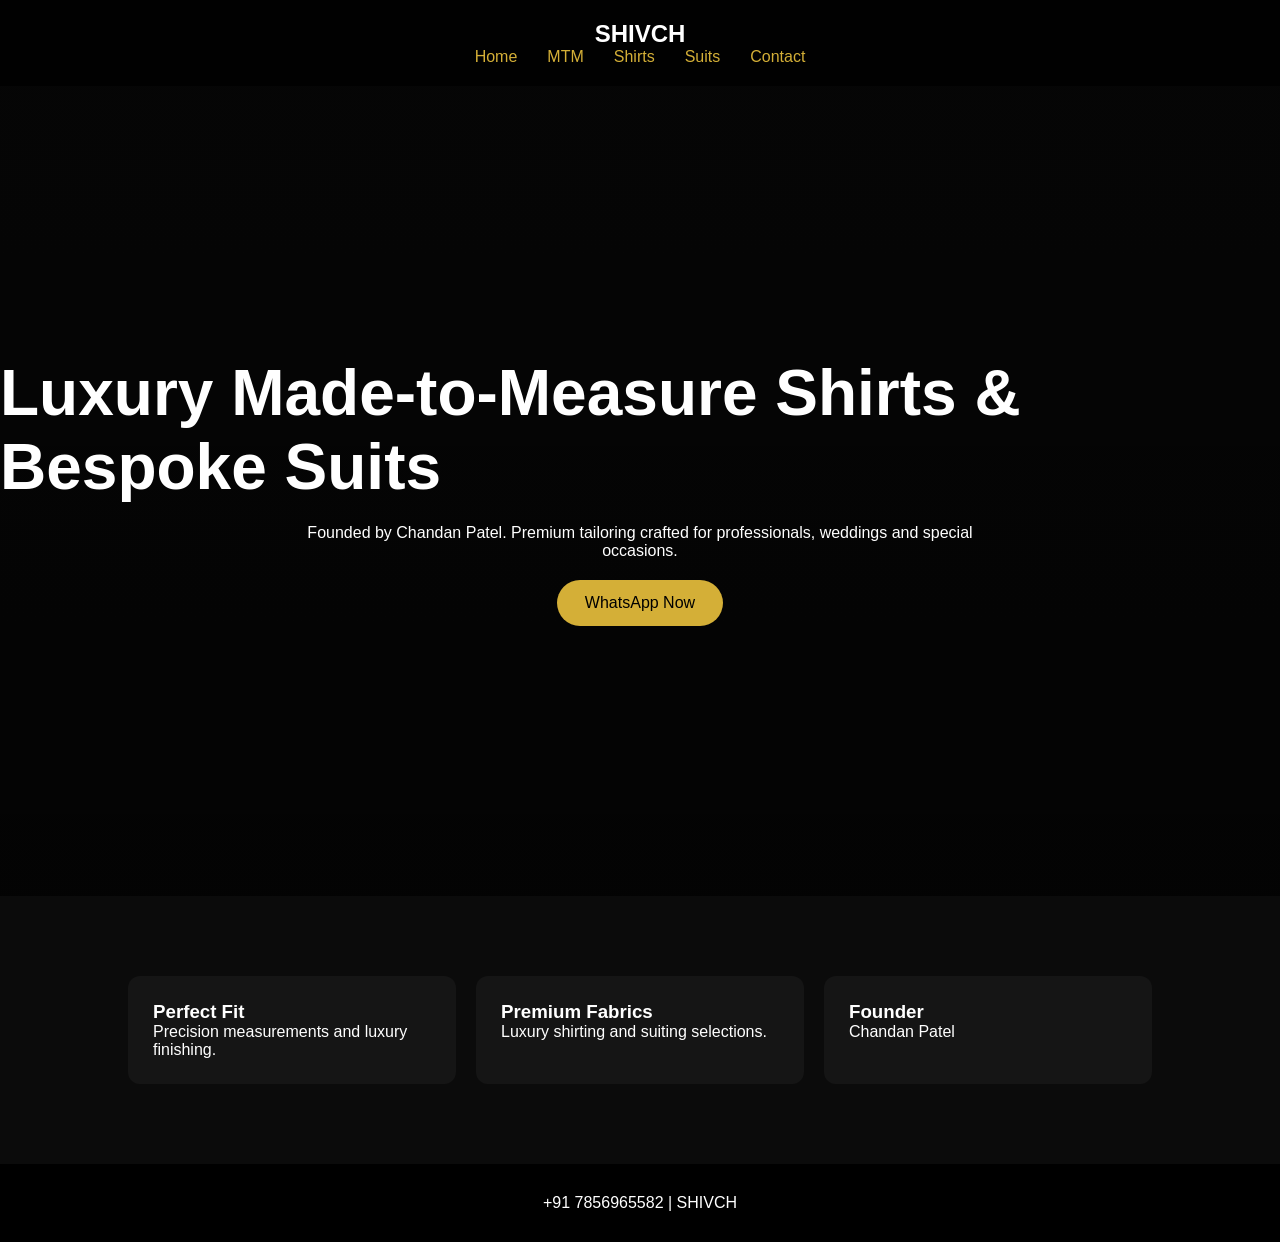
==== index.html @ a786e441 "Add files via upload" ====
<html><head><title>SHIVCH</title><link rel='stylesheet' href='style.css'></head>
    <body>
    <header><h2>SHIVCH</h2><nav><a href="index.html">Home</a><a href="mtm.html">MTM</a><a href="shirts.html">Shirts</a><a href="suits.html">Suits</a><a href="contact.html">Contact</a></nav></header>
    <section class='hero'>
      <h1>Luxury Made-to-Measure Shirts & Bespoke Suits</h1>
      <p>Founded by Chandan Patel. Premium tailoring crafted for professionals, weddings and special occasions.</p>
      <a class='btn' href='https://wa.me/917856965582'>WhatsApp Now</a>
    </section>
    <section class='section'>
      <div class='cards'>
        <div class='card'><h3>Perfect Fit</h3><p>Precision measurements and luxury finishing.</p></div>
        <div class='card'><h3>Premium Fabrics</h3><p>Luxury shirting and suiting selections.</p></div>
        <div class='card'><h3>Founder</h3><p>Chandan Patel</p></div>
      </div>
      
    </section>
    <footer>+91 7856965582 | SHIVCH</footer>
    </body></html>
---- style.css ----
*{margin:0;padding:0;box-sizing:border-box}
body{font-family:Segoe UI,sans-serif;background:#0b0b0b;color:#fff}
header{position:sticky;top:0;background:rgba(0,0,0,.9);padding:20px;text-align:center}
nav a{color:#d4af37;text-decoration:none;margin:0 15px}
.hero{height:90vh;display:flex;flex-direction:column;justify-content:center;align-items:center;
background:linear-gradient(rgba(0,0,0,.5),rgba(0,0,0,.7));
animation:fadeIn 2s ease}
.hero h1{font-size:4rem}
.hero p{max-width:700px;text-align:center;margin:20px}
.btn{background:#d4af37;color:#000;padding:14px 28px;text-decoration:none;border-radius:30px}
.section{padding:80px 10%}
.cards{display:grid;grid-template-columns:repeat(auto-fit,minmax(250px,1fr));gap:20px}
.card{background:#151515;padding:25px;border-radius:12px;transition:.3s}
.card:hover{transform:translateY(-8px)}
footer{text-align:center;padding:30px;background:#000}
@keyframes fadeIn{from{opacity:0;transform:translateY(30px)}to{opacity:1;transform:none}}
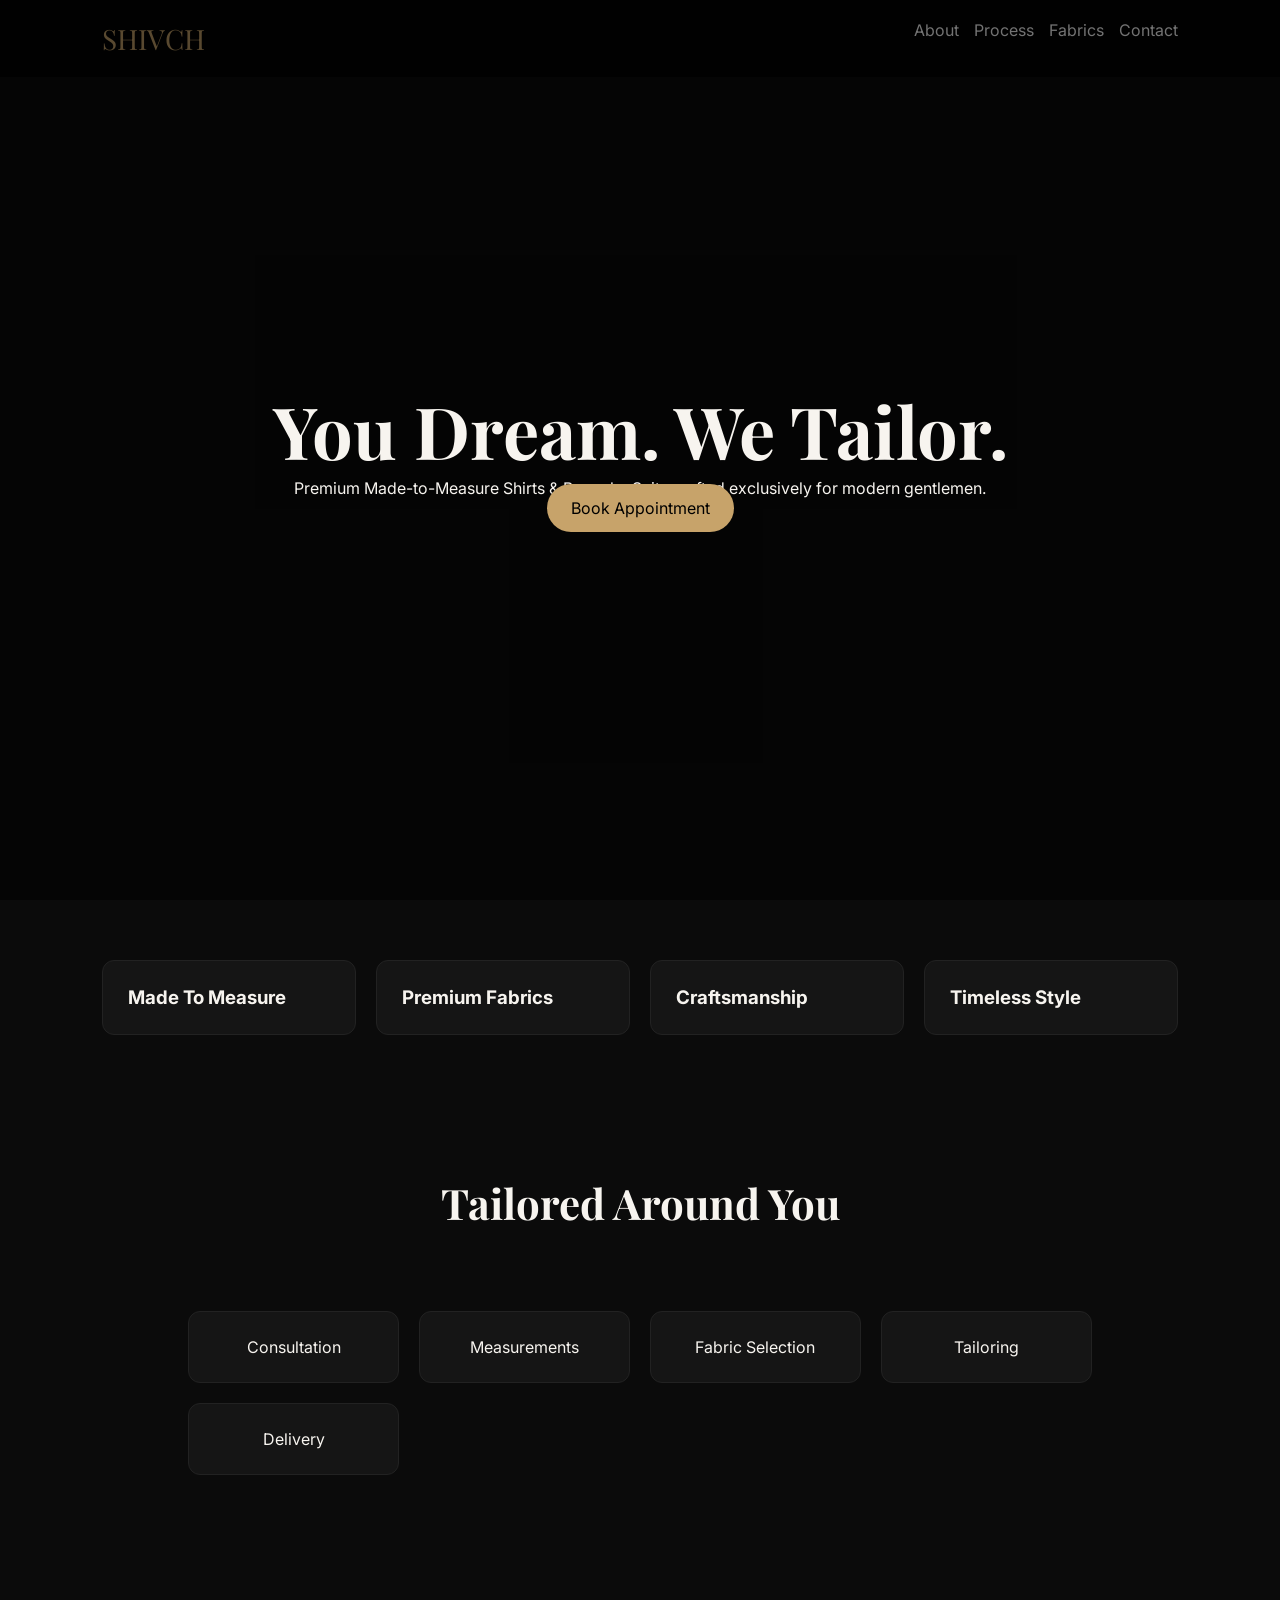
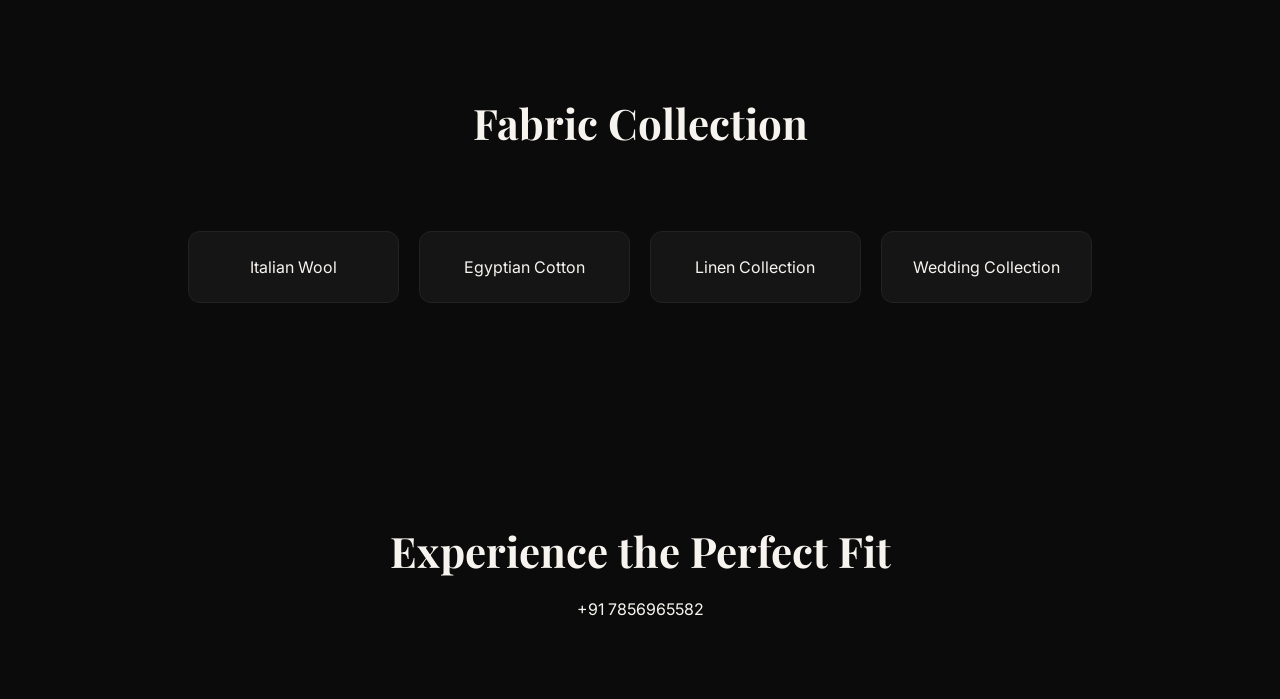
==== commit 070b35d0: "Add files via upload" ====
--- a/index.html
+++ b/index.html
@@ -1,20 +1 @@
-
-    <html><head><title>SHIVCH</title><link rel='stylesheet' href='style.css'></head>
-    <body>
-    <header><h2>SHIVCH</h2><nav><a href="index.html">Home</a><a href="mtm.html">MTM</a><a href="shirts.html">Shirts</a><a href="suits.html">Suits</a><a href="contact.html">Contact</a></nav></header>
-    <section class='hero'>
-      <h1>Luxury Made-to-Measure Shirts & Bespoke Suits</h1>
-      <p>Founded by Chandan Patel. Premium tailoring crafted for professionals, weddings and special occasions.</p>
-      <a class='btn' href='https://wa.me/917856965582'>WhatsApp Now</a>
-    </section>
-    <section class='section'>
-      <div class='cards'>
-        <div class='card'><h3>Perfect Fit</h3><p>Precision measurements and luxury finishing.</p></div>
-        <div class='card'><h3>Premium Fabrics</h3><p>Luxury shirting and suiting selections.</p></div>
-        <div class='card'><h3>Founder</h3><p>Chandan Patel</p></div>
-      </div>
-      
-    </section>
-    <footer>+91 7856965582 | SHIVCH</footer>
-    </body></html>
-    +<!DOCTYPE html><html><head><meta charset='UTF-8'><meta name='viewport' content='width=device-width,initial-scale=1'><title>SHIVCH</title><link href='https://fonts.googleapis.com/css2?family=Inter:wght@300;400;600&family=Playfair+Display:wght@700&display=swap' rel='stylesheet'><link rel='stylesheet' href='style.css'></head><body><header><div class='logo'>SHIVCH</div><nav><a href='#about'>About</a><a href='#process'>Process</a><a href='#fabrics'>Fabrics</a><a href='#contact'>Contact</a></nav></header><section class='hero'><div class='overlay'></div><div class='hero-content'><h1>You Dream. We Tailor.</h1><p>Premium Made-to-Measure Shirts & Bespoke Suits crafted exclusively for modern gentlemen.</p><a class='btn gold' href='https://wa.me/917856965582'>Book Appointment</a></div></section><section class='features' id='about'><div class='card'><h3>Made To Measure</h3></div><div class='card'><h3>Premium Fabrics</h3></div><div class='card'><h3>Craftsmanship</h3></div><div class='card'><h3>Timeless Style</h3></div></section><section class='section' id='process'><h2>Tailored Around You</h2><div class='steps'><div>Consultation</div><div>Measurements</div><div>Fabric Selection</div><div>Tailoring</div><div>Delivery</div></div></section><section class='section' id='fabrics'><h2>Fabric Collection</h2><div class='fabric-grid'><div class='fabric'>Italian Wool</div><div class='fabric'>Egyptian Cotton</div><div class='fabric'>Linen Collection</div><div class='fabric'>Wedding Collection</div></div></section><section class='contact' id='contact'><h2>Experience the Perfect Fit</h2><p>+91 7856965582</p></section></body></html>
--- a/style.css
+++ b/style.css
@@ -1,17 +1 @@
-
-*{margin:0;padding:0;box-sizing:border-box}
-body{font-family:Segoe UI,sans-serif;background:#0b0b0b;color:#fff}
-header{position:sticky;top:0;background:rgba(0,0,0,.9);padding:20px;text-align:center}
-nav a{color:#d4af37;text-decoration:none;margin:0 15px}
-.hero{height:90vh;display:flex;flex-direction:column;justify-content:center;align-items:center;
-background:linear-gradient(rgba(0,0,0,.5),rgba(0,0,0,.7));
-animation:fadeIn 2s ease}
-.hero h1{font-size:4rem}
-.hero p{max-width:700px;text-align:center;margin:20px}
-.btn{background:#d4af37;color:#000;padding:14px 28px;text-decoration:none;border-radius:30px}
-.section{padding:80px 10%}
-.cards{display:grid;grid-template-columns:repeat(auto-fit,minmax(250px,1fr));gap:20px}
-.card{background:#151515;padding:25px;border-radius:12px;transition:.3s}
-.card:hover{transform:translateY(-8px)}
-footer{text-align:center;padding:30px;background:#000}
-@keyframes fadeIn{from{opacity:0;transform:translateY(30px)}to{opacity:1;transform:none}}
+*{margin:0;padding:0;box-sizing:border-box}body{font-family:Inter,sans-serif;background:#0b0b0b;color:#f7f4ef}header{position:fixed;top:0;width:100%;display:flex;justify-content:space-between;padding:20px 8%;background:rgba(0,0,0,.7)}.logo{font-family:'Playfair Display',serif;color:#c7a36a;font-size:28px}nav a{color:#fff;text-decoration:none;margin-left:15px}.hero{height:100vh;background:url('https://images.unsplash.com/photo-1594938298603-c8148c4dae35?auto=format&fit=crop&w=1600&q=80') center/cover;display:flex;justify-content:center;align-items:center;text-align:center;position:relative}.overlay{position:absolute;inset:0;background:rgba(0,0,0,.55)}.hero-content{position:relative}.hero h1{font-family:'Playfair Display',serif;font-size:72px}.btn{padding:14px 24px;background:#c7a36a;color:#000;text-decoration:none;border-radius:30px}.features,.fabric-grid,.steps{display:grid;grid-template-columns:repeat(auto-fit,minmax(200px,1fr));gap:20px;padding:60px 8%}.card,.fabric,.steps div{background:#151515;padding:25px;border:1px solid #222;border-radius:12px}.section,.contact{text-align:center;padding:80px 8%}h2{font-family:'Playfair Display',serif;font-size:42px;margin-bottom:20px}
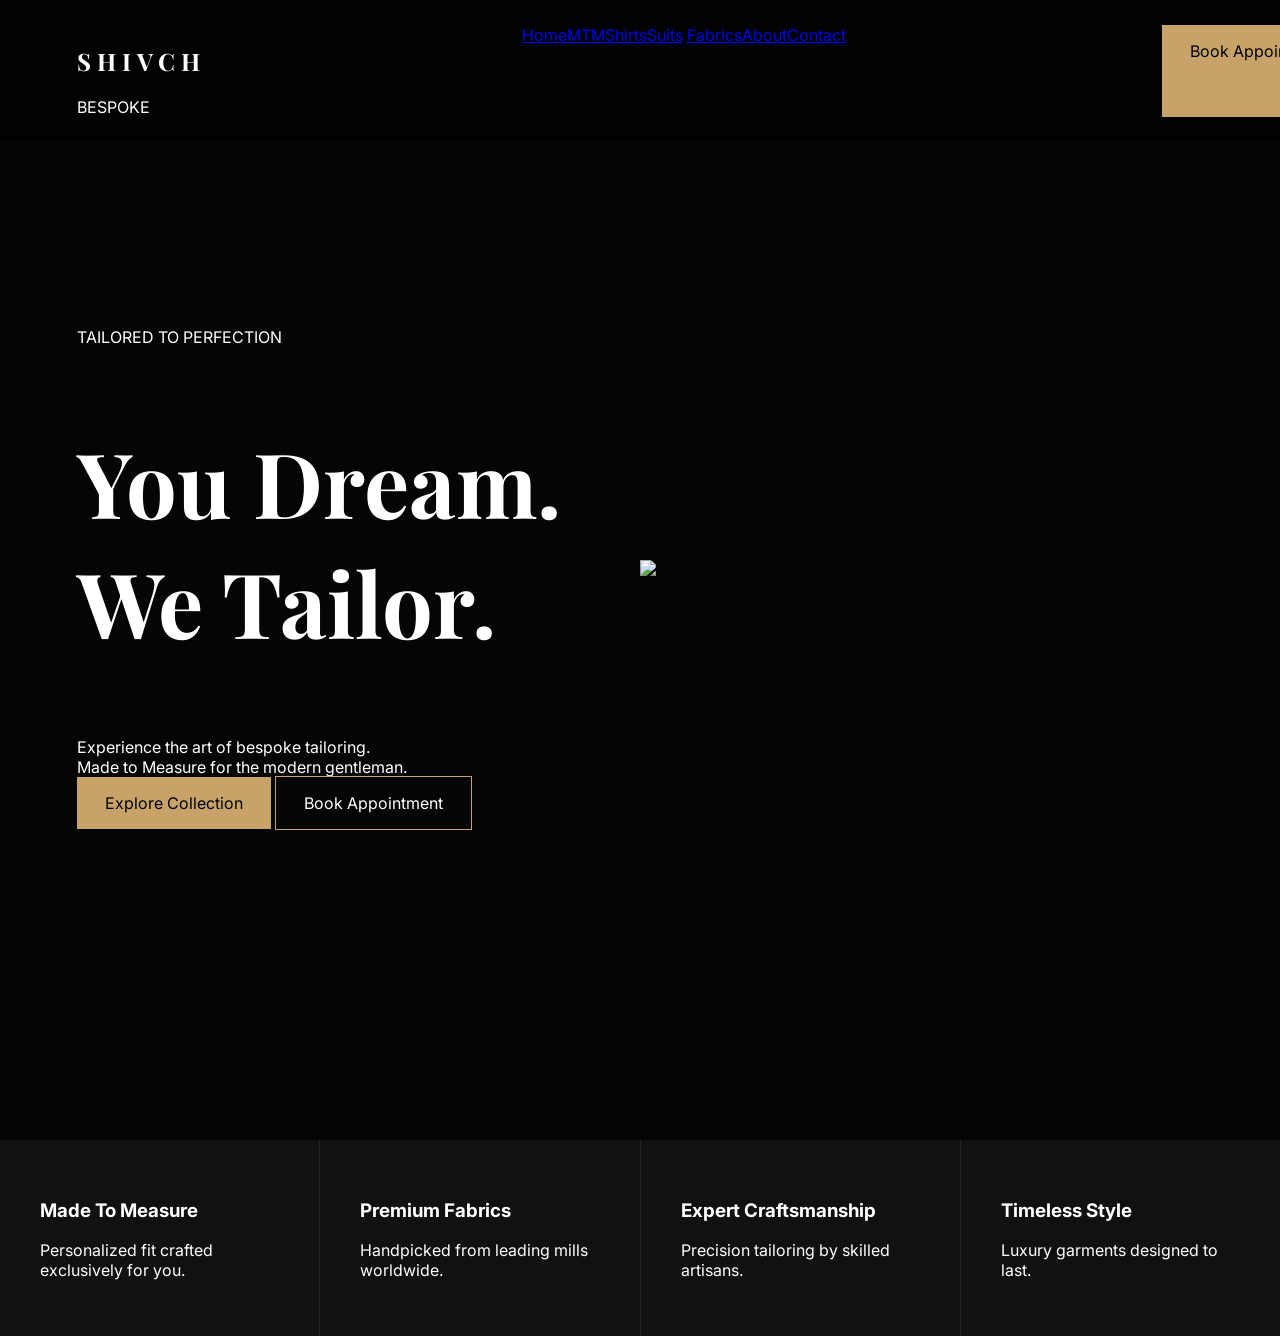
==== commit d4eb2e46: "Add files via upload" ====
--- a/index.html
+++ b/index.html
@@ -1 +1,41 @@
-<!DOCTYPE html><html><head><meta charset='UTF-8'><meta name='viewport' content='width=device-width,initial-scale=1'><title>SHIVCH</title><link href='https://fonts.googleapis.com/css2?family=Inter:wght@300;400;600&family=Playfair+Display:wght@700&display=swap' rel='stylesheet'><link rel='stylesheet' href='style.css'></head><body><header><div class='logo'>SHIVCH</div><nav><a href='#about'>About</a><a href='#process'>Process</a><a href='#fabrics'>Fabrics</a><a href='#contact'>Contact</a></nav></header><section class='hero'><div class='overlay'></div><div class='hero-content'><h1>You Dream. We Tailor.</h1><p>Premium Made-to-Measure Shirts & Bespoke Suits crafted exclusively for modern gentlemen.</p><a class='btn gold' href='https://wa.me/917856965582'>Book Appointment</a></div></section><section class='features' id='about'><div class='card'><h3>Made To Measure</h3></div><div class='card'><h3>Premium Fabrics</h3></div><div class='card'><h3>Craftsmanship</h3></div><div class='card'><h3>Timeless Style</h3></div></section><section class='section' id='process'><h2>Tailored Around You</h2><div class='steps'><div>Consultation</div><div>Measurements</div><div>Fabric Selection</div><div>Tailoring</div><div>Delivery</div></div></section><section class='section' id='fabrics'><h2>Fabric Collection</h2><div class='fabric-grid'><div class='fabric'>Italian Wool</div><div class='fabric'>Egyptian Cotton</div><div class='fabric'>Linen Collection</div><div class='fabric'>Wedding Collection</div></div></section><section class='contact' id='contact'><h2>Experience the Perfect Fit</h2><p>+91 7856965582</p></section></body></html>+<!DOCTYPE html>
+<html lang="en">
+<head>
+<meta charset="UTF-8">
+<meta name="viewport" content="width=device-width, initial-scale=1.0">
+<title>SHIVCH Bespoke</title>
+<link rel="preconnect" href="https://fonts.googleapis.com">
+<link href="https://fonts.googleapis.com/css2?family=Playfair+Display:wght@400;600;700&family=Inter:wght@300;400;500;600&display=swap" rel="stylesheet">
+<link rel="stylesheet" href="style.css">
+</head>
+<body>
+<header class="navbar">
+<div class="logo"><h2>SHIVCH</h2><span>BESPOKE</span></div>
+<nav>
+<a href="#">Home</a><a href="#">MTM</a><a href="#">Shirts</a><a href="#">Suits</a>
+<a href="#">Fabrics</a><a href="#">About</a><a href="#">Contact</a>
+</nav>
+<a href="https://wa.me/917856965582" class="nav-btn">Book Appointment</a>
+</header>
+<section class="hero">
+<div class="hero-left">
+<div class="small-line"><span></span>TAILORED TO PERFECTION</div>
+<h1>You Dream.<br>We Tailor.</h1>
+<p>Experience the art of bespoke tailoring.<br>Made to Measure for the modern gentleman.</p>
+<div class="hero-buttons">
+<a href="#" class="gold-btn">Explore Collection</a>
+<a href="https://wa.me/917856965582" class="outline-btn">Book Appointment</a>
+</div>
+</div>
+<div class="hero-right">
+<img src="https://images.unsplash.com/photo-1593032465171-8bd0f2ef0d89?auto=format&fit=crop&w=1200&q=80">
+</div>
+</section>
+<section class="features">
+<div class="feature"><h3>Made To Measure</h3><p>Personalized fit crafted exclusively for you.</p></div>
+<div class="feature"><h3>Premium Fabrics</h3><p>Handpicked from leading mills worldwide.</p></div>
+<div class="feature"><h3>Expert Craftsmanship</h3><p>Precision tailoring by skilled artisans.</p></div>
+<div class="feature"><h3>Timeless Style</h3><p>Luxury garments designed to last.</p></div>
+</section>
+<script src="script.js"></script>
+</body></html>
--- a/style.css
+++ b/style.css
@@ -1 +1,10 @@
-*{margin:0;padding:0;box-sizing:border-box}body{font-family:Inter,sans-serif;background:#0b0b0b;color:#f7f4ef}header{position:fixed;top:0;width:100%;display:flex;justify-content:space-between;padding:20px 8%;background:rgba(0,0,0,.7)}.logo{font-family:'Playfair Display',serif;color:#c7a36a;font-size:28px}nav a{color:#fff;text-decoration:none;margin-left:15px}.hero{height:100vh;background:url('https://images.unsplash.com/photo-1594938298603-c8148c4dae35?auto=format&fit=crop&w=1600&q=80') center/cover;display:flex;justify-content:center;align-items:center;text-align:center;position:relative}.overlay{position:absolute;inset:0;background:rgba(0,0,0,.55)}.hero-content{position:relative}.hero h1{font-family:'Playfair Display',serif;font-size:72px}.btn{padding:14px 24px;background:#c7a36a;color:#000;text-decoration:none;border-radius:30px}.features,.fabric-grid,.steps{display:grid;grid-template-columns:repeat(auto-fit,minmax(200px,1fr));gap:20px;padding:60px 8%}.card,.fabric,.steps div{background:#151515;padding:25px;border:1px solid #222;border-radius:12px}.section,.contact{text-align:center;padding:80px 8%}h2{font-family:'Playfair Display',serif;font-size:42px;margin-bottom:20px}+body{margin:0;background:#050505;color:#fff;font-family:Inter,sans-serif}
+.navbar{display:flex;justify-content:space-between;padding:25px 6%;position:fixed;width:100%;background:rgba(0,0,0,.5)}
+.logo h2{font-family:'Playfair Display',serif;letter-spacing:6px}
+.hero{min-height:100vh;display:grid;grid-template-columns:1fr 1fr;align-items:center;padding:120px 6%}
+.hero h1{font-family:'Playfair Display',serif;font-size:90px}
+.gold-btn,.nav-btn{background:#c7a36a;color:#000;padding:16px 28px;text-decoration:none}
+.outline-btn{border:1px solid #c7a36a;color:#fff;padding:16px 28px;text-decoration:none}
+.hero-right img{width:90%}
+.features{display:grid;grid-template-columns:repeat(4,1fr);gap:1px;background:#222}
+.feature{background:#111;padding:40px}
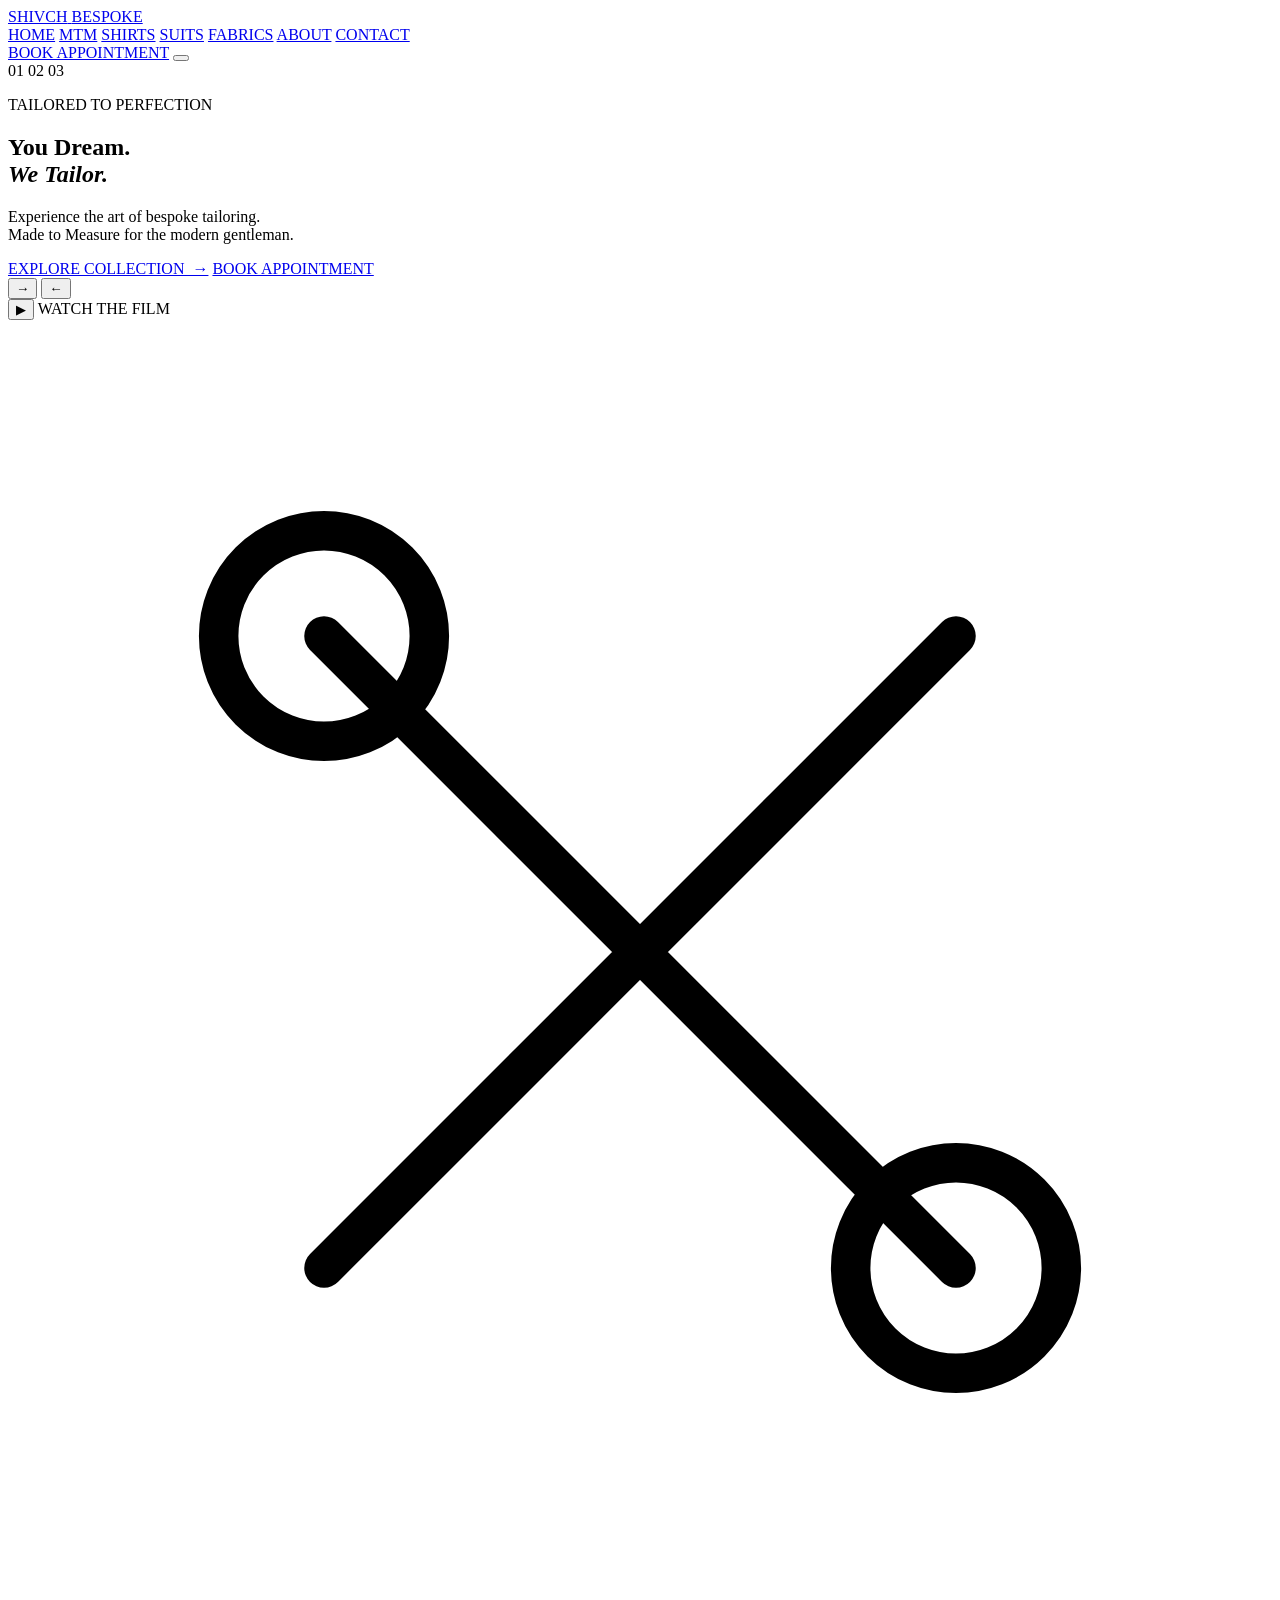
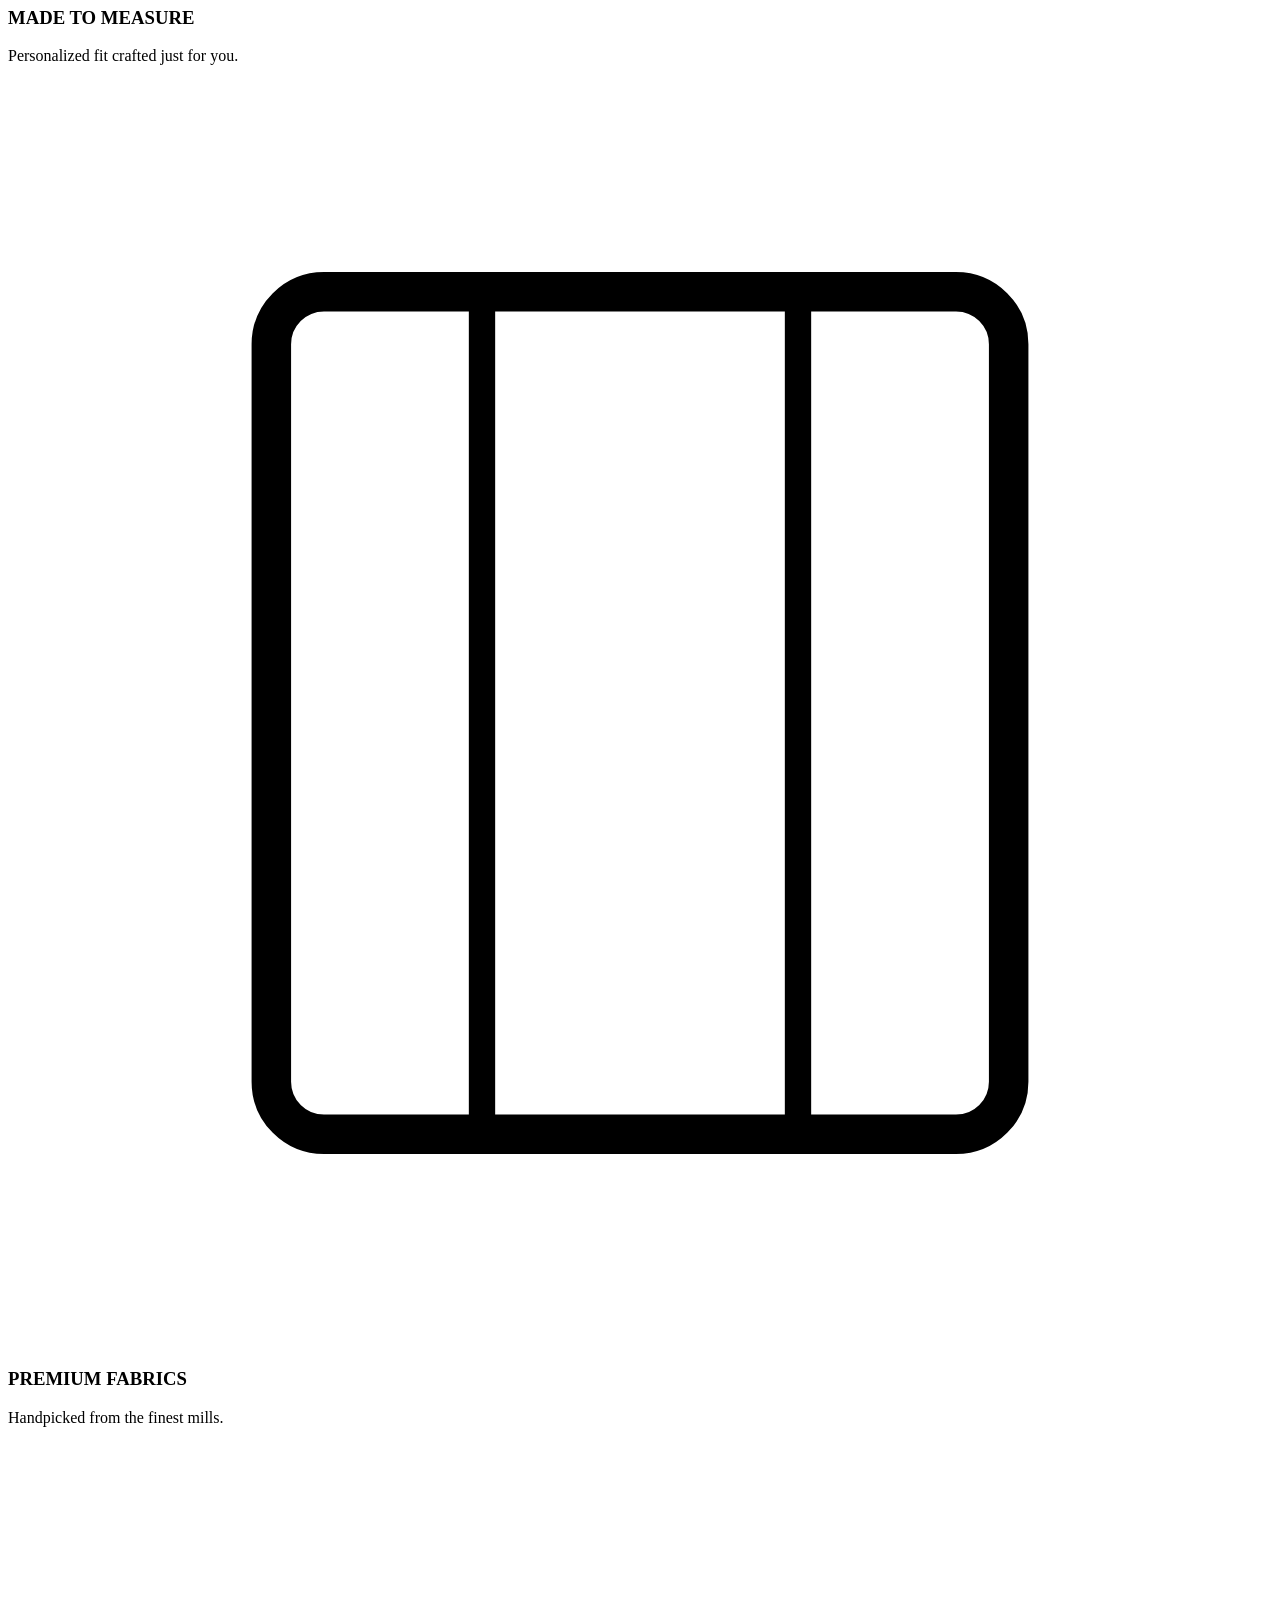
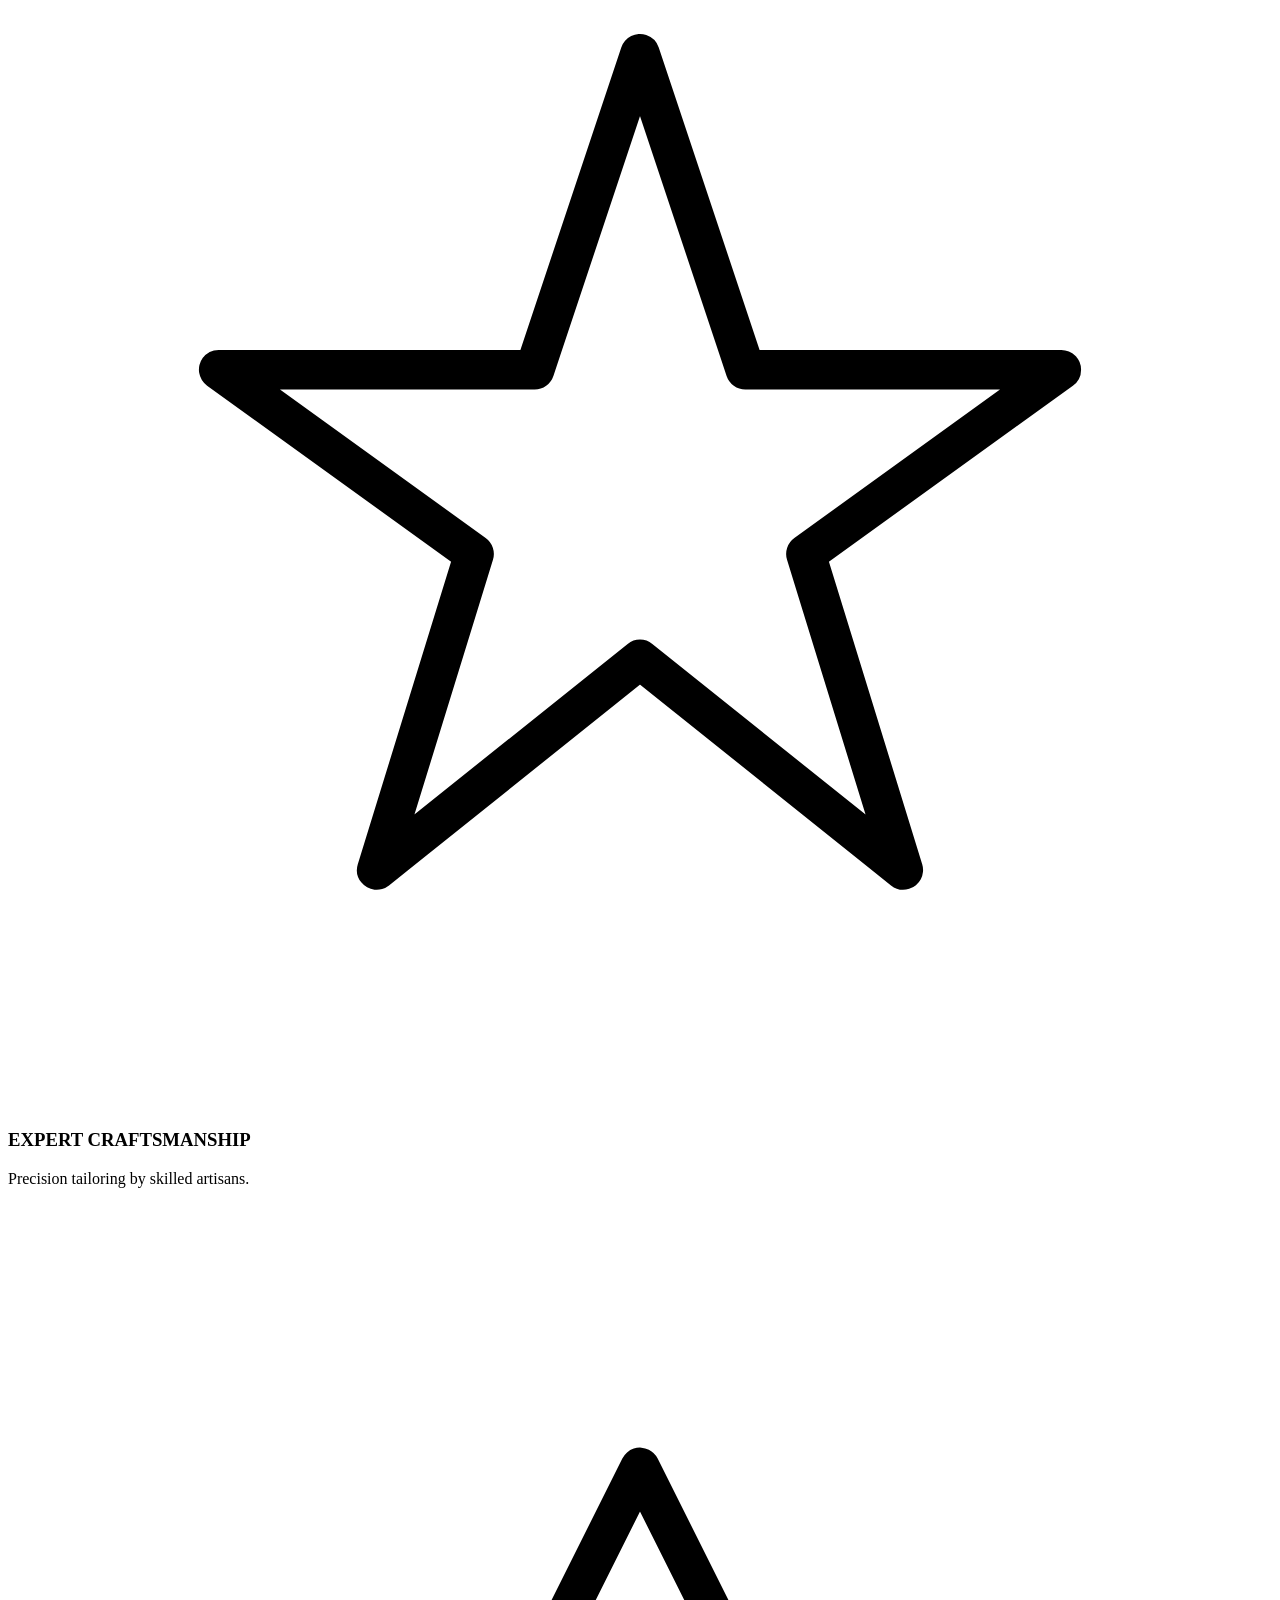
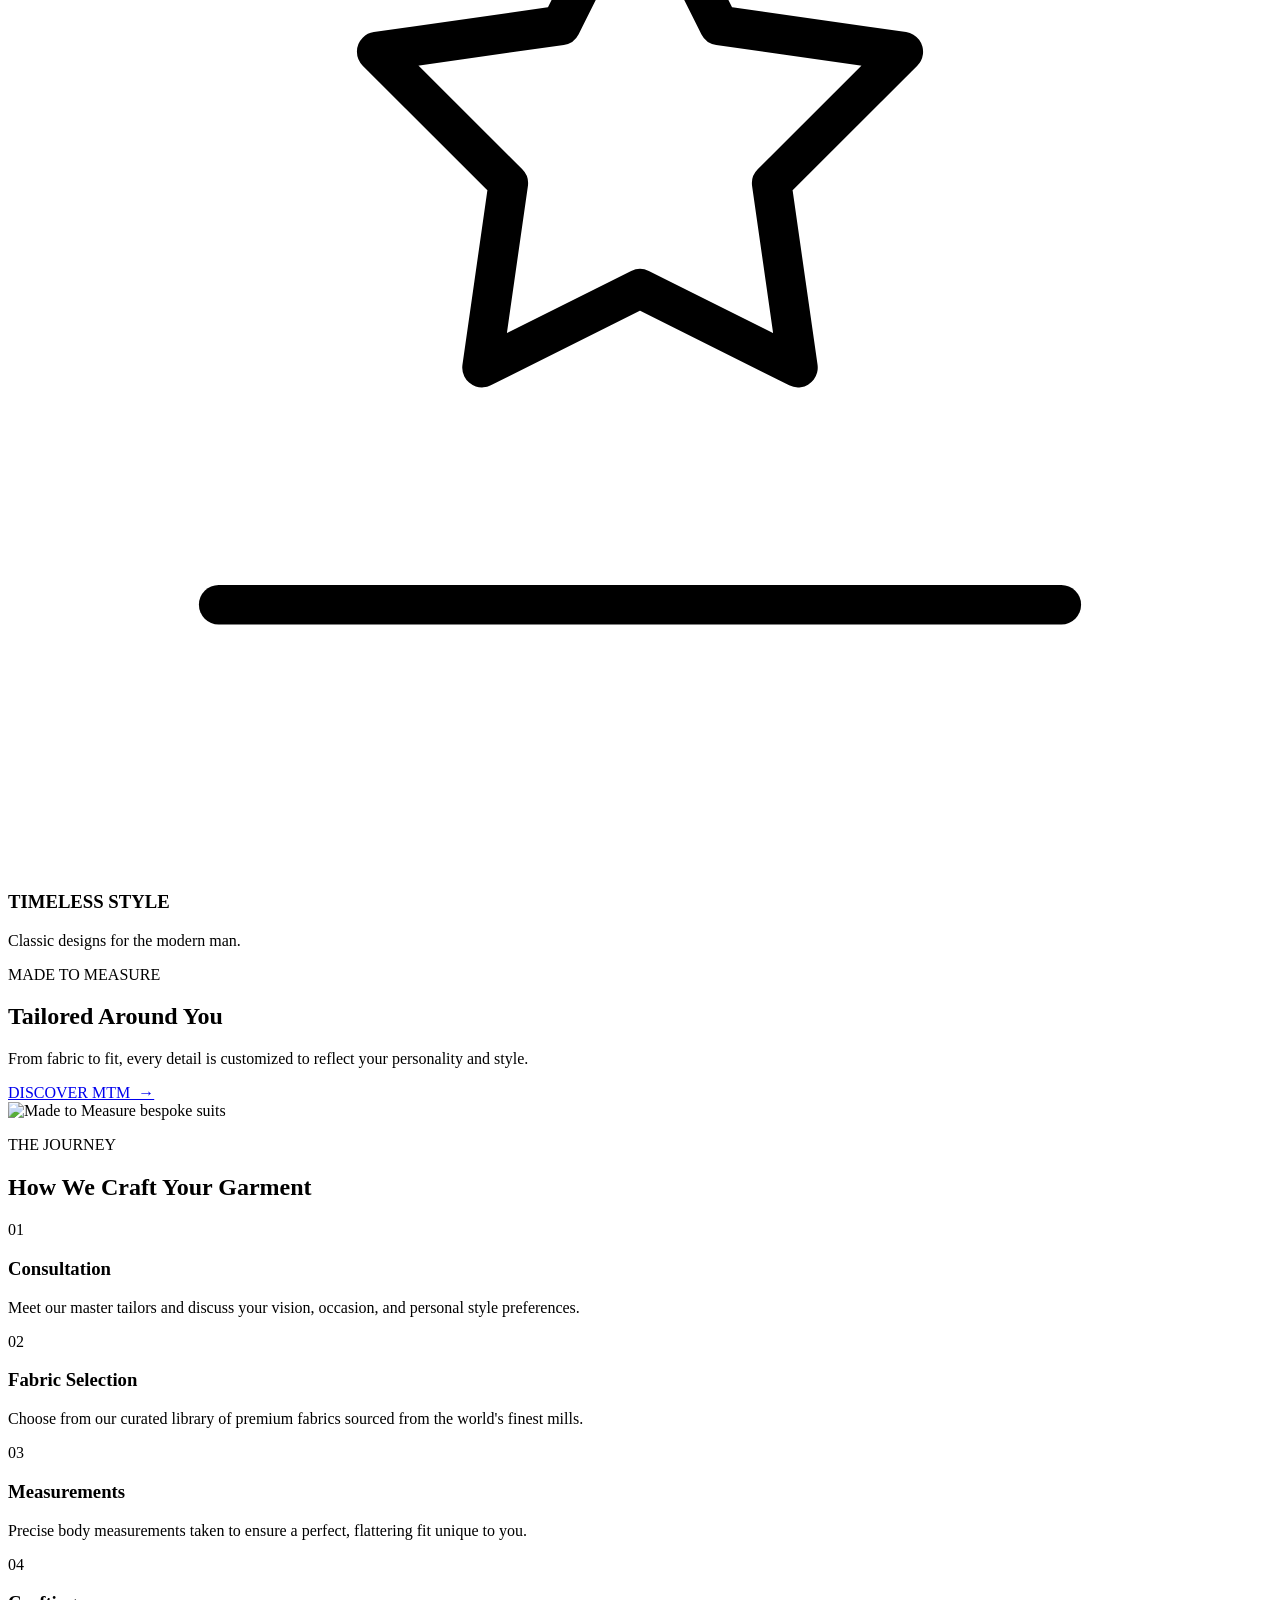
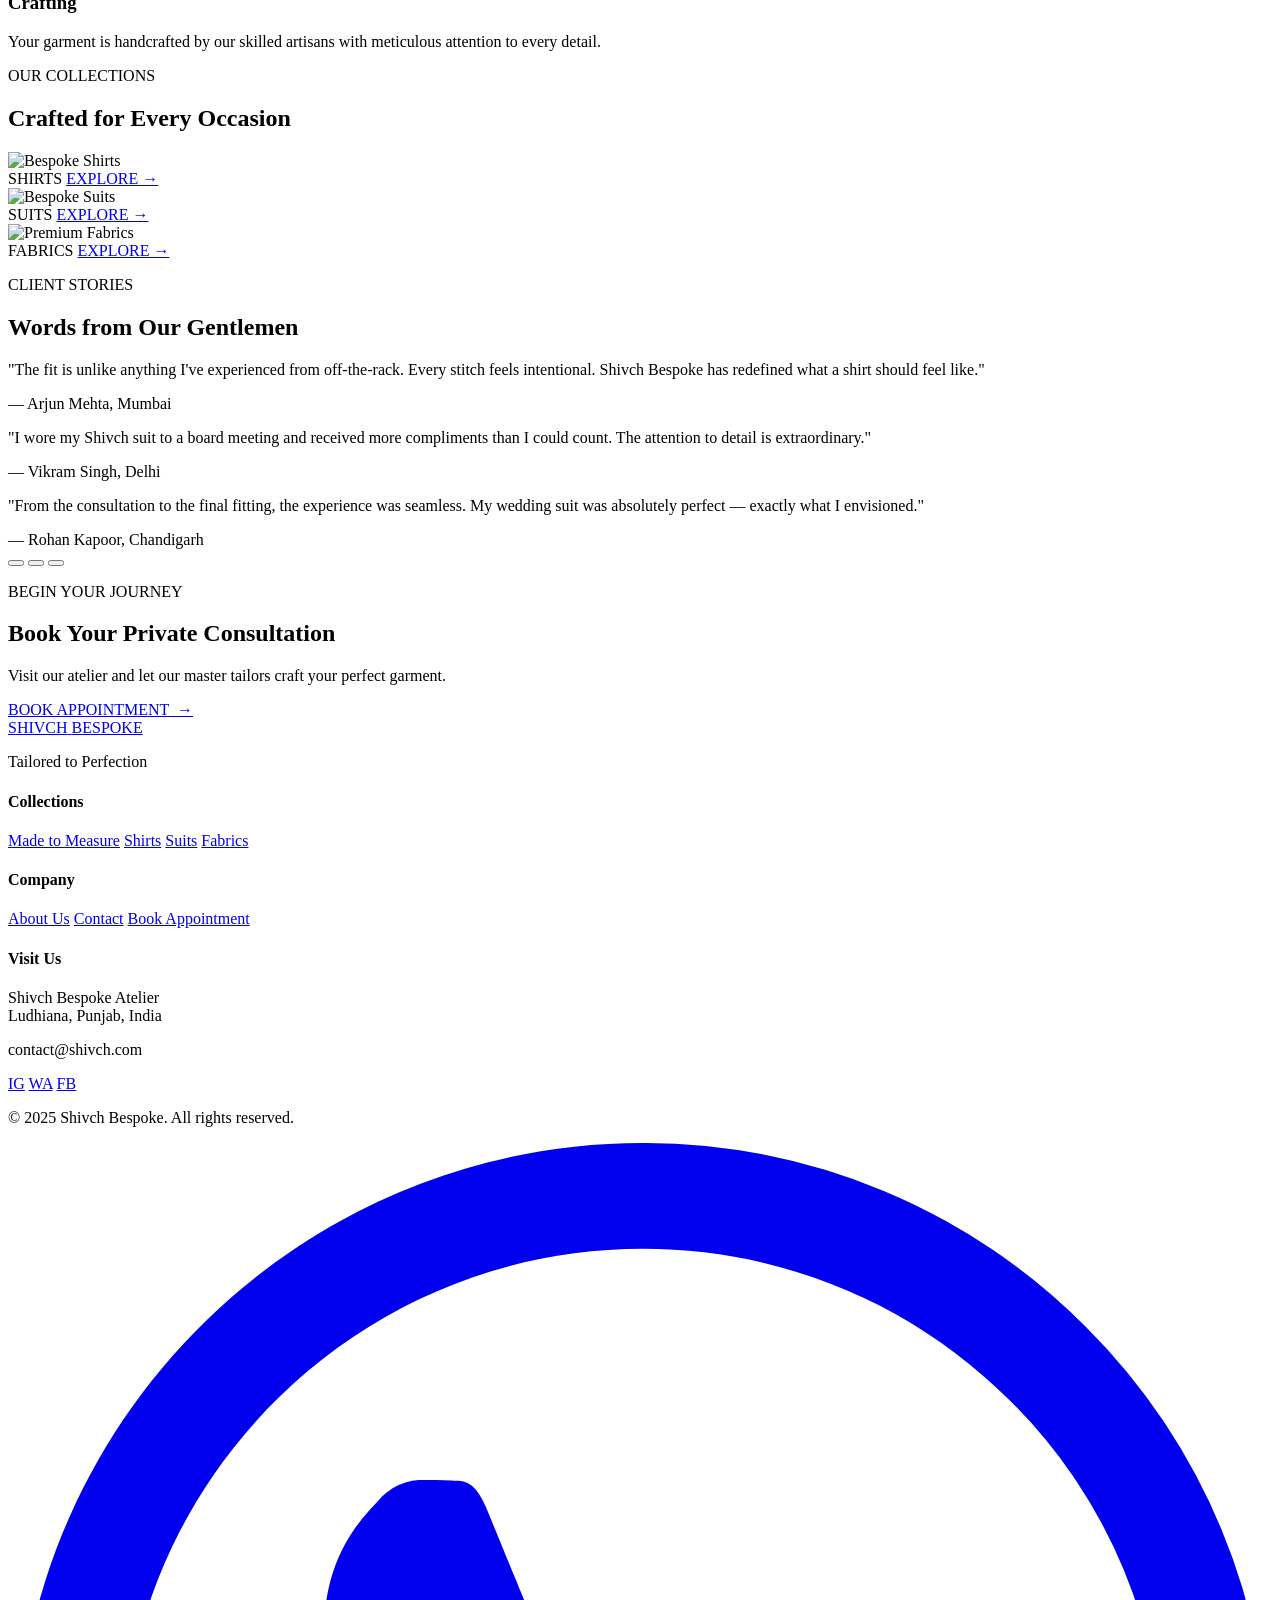
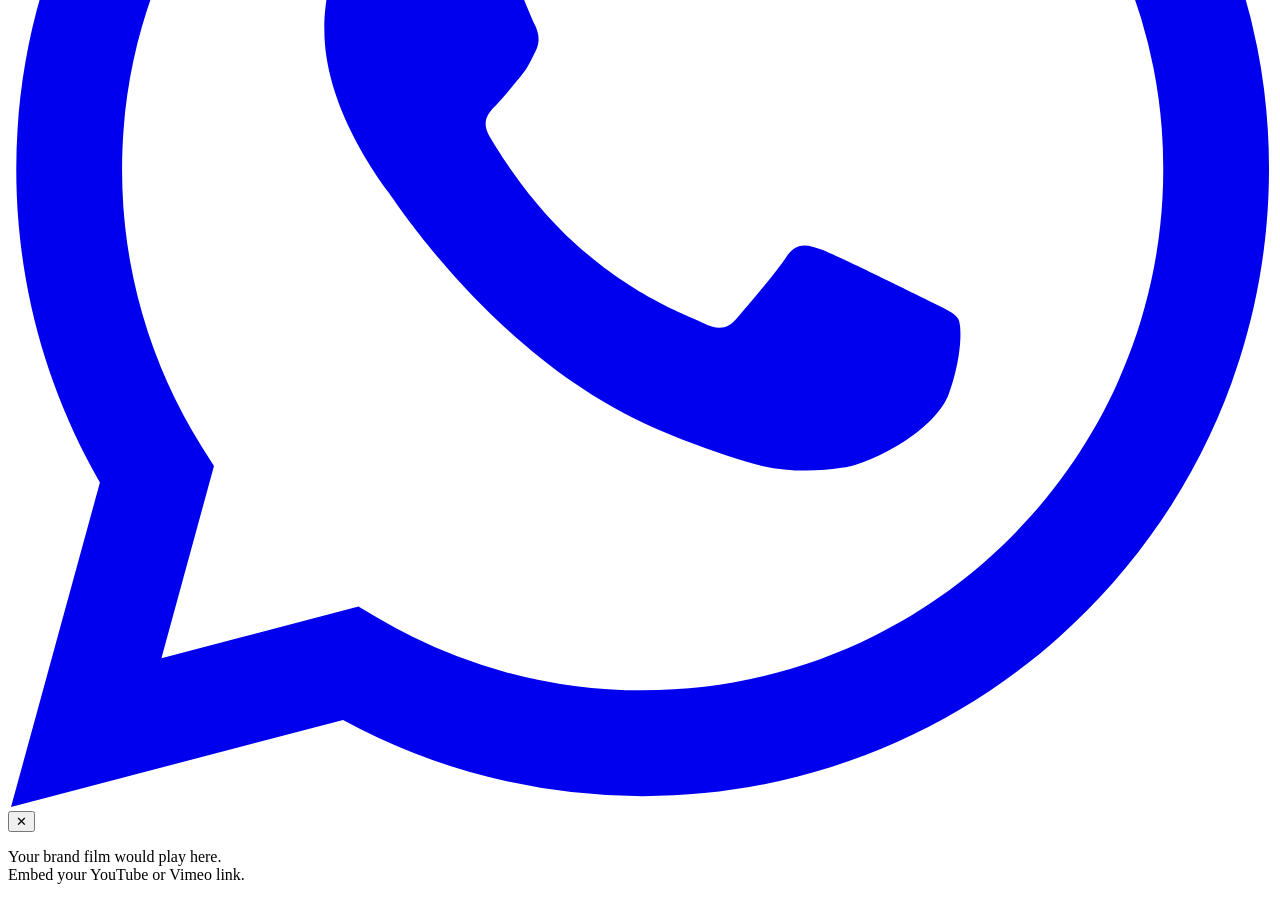
==== commit f8ce95d6: "Add files via upload" ====
--- a/index.html
+++ b/index.html
@@ -1,41 +1,297 @@
 <!DOCTYPE html>
 <html lang="en">
 <head>
-<meta charset="UTF-8">
-<meta name="viewport" content="width=device-width, initial-scale=1.0">
-<title>SHIVCH Bespoke</title>
-<link rel="preconnect" href="https://fonts.googleapis.com">
-<link href="https://fonts.googleapis.com/css2?family=Playfair+Display:wght@400;600;700&family=Inter:wght@300;400;500;600&display=swap" rel="stylesheet">
-<link rel="stylesheet" href="style.css">
+  <meta charset="UTF-8" />
+  <meta name="viewport" content="width=device-width, initial-scale=1.0" />
+  <title>Shivch —  Tailored to Perfection</title>
+  <meta name="description" content="Experience the art of bespoke tailoring. Made to Measure shirts and suits for the modern gentleman." />
+  <link rel="stylesheet" href="css/style.css" />
+  <link rel="preconnect" href="https://fonts.googleapis.com" />
+  <link rel="preconnect" href="https://fonts.gstatic.com" crossorigin />
+  <link href="https://fonts.googleapis.com/css2?family=Cormorant+Garamond:ital,wght@0,300;0,400;0,500;0,600;1,300;1,400&family=Montserrat:wght@300;400;500;600&display=swap" rel="stylesheet" />
 </head>
 <body>
-<header class="navbar">
-<div class="logo"><h2>SHIVCH</h2><span>BESPOKE</span></div>
-<nav>
-<a href="#">Home</a><a href="#">MTM</a><a href="#">Shirts</a><a href="#">Suits</a>
-<a href="#">Fabrics</a><a href="#">About</a><a href="#">Contact</a>
-</nav>
-<a href="https://wa.me/917856965582" class="nav-btn">Book Appointment</a>
-</header>
-<section class="hero">
-<div class="hero-left">
-<div class="small-line"><span></span>TAILORED TO PERFECTION</div>
-<h1>You Dream.<br>We Tailor.</h1>
-<p>Experience the art of bespoke tailoring.<br>Made to Measure for the modern gentleman.</p>
-<div class="hero-buttons">
-<a href="#" class="gold-btn">Explore Collection</a>
-<a href="https://wa.me/917856965582" class="outline-btn">Book Appointment</a>
-</div>
-</div>
-<div class="hero-right">
-<img src="https://images.unsplash.com/photo-1593032465171-8bd0f2ef0d89?auto=format&fit=crop&w=1200&q=80">
-</div>
-</section>
-<section class="features">
-<div class="feature"><h3>Made To Measure</h3><p>Personalized fit crafted exclusively for you.</p></div>
-<div class="feature"><h3>Premium Fabrics</h3><p>Handpicked from leading mills worldwide.</p></div>
-<div class="feature"><h3>Expert Craftsmanship</h3><p>Precision tailoring by skilled artisans.</p></div>
-<div class="feature"><h3>Timeless Style</h3><p>Luxury garments designed to last.</p></div>
-</section>
-<script src="script.js"></script>
-</body></html>+
+  <!-- ═══════════════════ NAVIGATION ═══════════════════ -->
+  <header class="nav-header" id="navbar">
+    <div class="nav-inner">
+      <a href="index.html" class="nav-logo">
+        <span class="logo-main">SHIVCH</span>
+        <span class="logo-sub">BESPOKE</span>
+      </a>
+      <nav class="nav-links" id="navLinks">
+        <a href="index.html" class="nav-link active">HOME</a>
+        <a href="pages/mtm.html" class="nav-link">MTM</a>
+        <a href="pages/shirts.html" class="nav-link">SHIRTS</a>
+        <a href="pages/suits.html" class="nav-link">SUITS</a>
+        <a href="pages/fabrics.html" class="nav-link">FABRICS</a>
+        <a href="pages/about.html" class="nav-link">ABOUT</a>
+        <a href="pages/contact.html" class="nav-link">CONTACT</a>
+      </nav>
+      <a href="pages/appointment.html" class="btn-book">BOOK APPOINTMENT</a>
+      <button class="nav-hamburger" id="hamburger" aria-label="Menu">
+        <span></span><span></span><span></span>
+      </button>
+    </div>
+  </header>
+
+  <!-- ═══════════════════ HERO ═══════════════════ -->
+  <section class="hero" id="hero">
+    <!-- Slide indicators left -->
+    <div class="hero-indicators">
+      <span class="indicator active" data-slide="0">01</span>
+      <span class="indicator" data-slide="1">02</span>
+      <span class="indicator" data-slide="2">03</span>
+    </div>
+
+    <!-- Slides -->
+    <div class="hero-slides">
+      <div class="hero-slide active" style="background-image: url('images/hero-1.jpg')"></div>
+      <div class="hero-slide" style="background-image: url('images/hero-2.jpg')"></div>
+      <div class="hero-slide" style="background-image: url('images/hero-3.jpg')"></div>
+    </div>
+    <div class="hero-overlay"></div>
+
+    <div class="hero-content">
+      <p class="hero-eyebrow"><span class="eyebrow-line"></span> TAILORED TO PERFECTION</p>
+      <h1 class="hero-headline">
+        You Dream.<br />
+        <em>We Tailor.</em>
+      </h1>
+      <p class="hero-sub">
+        Experience the art of bespoke tailoring.<br />
+        Made to Measure for the modern gentleman.
+      </p>
+      <div class="hero-actions">
+        <a href="pages/shirts.html" class="btn-primary">EXPLORE COLLECTION &nbsp;→</a>
+        <a href="pages/appointment.html" class="btn-outline">BOOK APPOINTMENT</a>
+      </div>
+    </div>
+
+    <!-- Slide controls right -->
+    <div class="hero-nav">
+      <button class="hero-nav-btn" id="slideNext" aria-label="Next slide">→</button>
+      <button class="hero-nav-btn" id="slidePrev" aria-label="Previous slide">←</button>
+    </div>
+
+    <!-- Watch film -->
+    <div class="hero-film">
+      <button class="film-btn" id="watchFilm" aria-label="Watch the film">
+        <span class="film-icon">▶</span>
+      </button>
+      <span class="film-label">WATCH THE FILM</span>
+    </div>
+  </section>
+
+  <!-- ═══════════════════ FEATURE BAR ═══════════════════ -->
+  <section class="feature-bar">
+    <div class="feature-item">
+      <div class="feature-icon">
+        <svg viewBox="0 0 48 48" fill="none" xmlns="http://www.w3.org/2000/svg"><path d="M12 36L36 12M12 12l24 24" stroke="currentColor" stroke-width="1.5" stroke-linecap="round"/><circle cx="12" cy="12" r="4" stroke="currentColor" stroke-width="1.5"/><circle cx="36" cy="36" r="4" stroke="currentColor" stroke-width="1.5"/></svg>
+      </div>
+      <div class="feature-text">
+        <h3>MADE TO MEASURE</h3>
+        <p>Personalized fit crafted just for you.</p>
+      </div>
+    </div>
+    <div class="feature-divider"></div>
+    <div class="feature-item">
+      <div class="feature-icon">
+        <svg viewBox="0 0 48 48" fill="none" xmlns="http://www.w3.org/2000/svg"><rect x="10" y="8" width="28" height="32" rx="2" stroke="currentColor" stroke-width="1.5"/><path d="M18 8v32M30 8v32" stroke="currentColor" stroke-width="1"/></svg>
+      </div>
+      <div class="feature-text">
+        <h3>PREMIUM FABRICS</h3>
+        <p>Handpicked from the finest mills.</p>
+      </div>
+    </div>
+    <div class="feature-divider"></div>
+    <div class="feature-item">
+      <div class="feature-icon">
+        <svg viewBox="0 0 48 48" fill="none" xmlns="http://www.w3.org/2000/svg"><path d="M24 8l4 12h12l-9.7 7 3.7 12L24 31l-10 8 3.7-12L8 20h12z" stroke="currentColor" stroke-width="1.5" stroke-linejoin="round"/></svg>
+      </div>
+      <div class="feature-text">
+        <h3>EXPERT CRAFTSMANSHIP</h3>
+        <p>Precision tailoring by skilled artisans.</p>
+      </div>
+    </div>
+    <div class="feature-divider"></div>
+    <div class="feature-item">
+      <div class="feature-icon">
+        <svg viewBox="0 0 48 48" fill="none" xmlns="http://www.w3.org/2000/svg"><path d="M24 10l3 6 7 1-5 5 1 7-6-3-6 3 1-7-5-5 7-1z" stroke="currentColor" stroke-width="1.5" stroke-linejoin="round"/><path d="M8 38h32" stroke="currentColor" stroke-width="1.5" stroke-linecap="round"/></svg>
+      </div>
+      <div class="feature-text">
+        <h3>TIMELESS STYLE</h3>
+        <p>Classic designs for the modern man.</p>
+      </div>
+    </div>
+  </section>
+
+  <!-- ═══════════════════ MTM SECTION ═══════════════════ -->
+  <section class="mtm-section">
+    <div class="mtm-content">
+      <p class="section-eyebrow">MADE TO MEASURE</p>
+      <h2 class="section-title">Tailored Around You</h2>
+      <p class="section-body">From fabric to fit, every detail is customized to reflect your personality and style.</p>
+      <a href="pages/mtm.html" class="btn-primary">DISCOVER MTM &nbsp;→</a>
+    </div>
+    <div class="mtm-image">
+      <img src="images/mtm-suits.jpg" alt="Made to Measure bespoke suits" />
+    </div>
+  </section>
+
+  <!-- ═══════════════════ PROCESS SECTION ═══════════════════ -->
+  <section class="process-section">
+    <div class="process-header">
+      <p class="section-eyebrow">THE JOURNEY</p>
+      <h2 class="section-title">How We Craft Your Garment</h2>
+    </div>
+    <div class="process-steps">
+      <div class="process-step">
+        <span class="step-num">01</span>
+        <h3>Consultation</h3>
+        <p>Meet our master tailors and discuss your vision, occasion, and personal style preferences.</p>
+      </div>
+      <div class="process-step">
+        <span class="step-num">02</span>
+        <h3>Fabric Selection</h3>
+        <p>Choose from our curated library of premium fabrics sourced from the world's finest mills.</p>
+      </div>
+      <div class="process-step">
+        <span class="step-num">03</span>
+        <h3>Measurements</h3>
+        <p>Precise body measurements taken to ensure a perfect, flattering fit unique to you.</p>
+      </div>
+      <div class="process-step">
+        <span class="step-num">04</span>
+        <h3>Crafting</h3>
+        <p>Your garment is handcrafted by our skilled artisans with meticulous attention to every detail.</p>
+      </div>
+    </div>
+  </section>
+
+  <!-- ═══════════════════ COLLECTIONS GRID ═══════════════════ -->
+  <section class="collections-section">
+    <div class="collections-header">
+      <p class="section-eyebrow">OUR COLLECTIONS</p>
+      <h2 class="section-title">Crafted for Every Occasion</h2>
+    </div>
+    <div class="collections-grid">
+      <div class="collection-card large">
+        <img src="images/collection-shirts.jpg" alt="Bespoke Shirts" />
+        <div class="collection-overlay">
+          <span class="collection-label">SHIRTS</span>
+          <a href="pages/shirts.html" class="btn-outline-sm">EXPLORE →</a>
+        </div>
+      </div>
+      <div class="collection-card">
+        <img src="images/collection-suits.jpg" alt="Bespoke Suits" />
+        <div class="collection-overlay">
+          <span class="collection-label">SUITS</span>
+          <a href="pages/suits.html" class="btn-outline-sm">EXPLORE →</a>
+        </div>
+      </div>
+      <div class="collection-card">
+        <img src="images/collection-fabrics.jpg" alt="Premium Fabrics" />
+        <div class="collection-overlay">
+          <span class="collection-label">FABRICS</span>
+          <a href="pages/fabrics.html" class="btn-outline-sm">EXPLORE →</a>
+        </div>
+      </div>
+    </div>
+  </section>
+
+  <!-- ═══════════════════ TESTIMONIALS ═══════════════════ -->
+  <section class="testimonials-section">
+    <div class="testimonials-inner">
+      <p class="section-eyebrow">CLIENT STORIES</p>
+      <h2 class="section-title">Words from Our Gentlemen</h2>
+      <div class="testimonials-track" id="testimonialTrack">
+        <div class="testimonial-card active">
+          <p class="testimonial-text">"The fit is unlike anything I've experienced from off-the-rack. Every stitch feels intentional. Shivch Bespoke has redefined what a shirt should feel like."</p>
+          <span class="testimonial-author">— Arjun Mehta, Mumbai</span>
+        </div>
+        <div class="testimonial-card">
+          <p class="testimonial-text">"I wore my Shivch suit to a board meeting and received more compliments than I could count. The attention to detail is extraordinary."</p>
+          <span class="testimonial-author">— Vikram Singh, Delhi</span>
+        </div>
+        <div class="testimonial-card">
+          <p class="testimonial-text">"From the consultation to the final fitting, the experience was seamless. My wedding suit was absolutely perfect — exactly what I envisioned."</p>
+          <span class="testimonial-author">— Rohan Kapoor, Chandigarh</span>
+        </div>
+      </div>
+      <div class="testimonial-dots" id="testimonialDots">
+        <button class="dot active" data-index="0"></button>
+        <button class="dot" data-index="1"></button>
+        <button class="dot" data-index="2"></button>
+      </div>
+    </div>
+  </section>
+
+  <!-- ═══════════════════ CTA BANNER ═══════════════════ -->
+  <section class="cta-section">
+    <div class="cta-inner">
+      <p class="section-eyebrow light">BEGIN YOUR JOURNEY</p>
+      <h2 class="cta-title">Book Your Private Consultation</h2>
+      <p class="cta-sub">Visit our atelier and let our master tailors craft your perfect garment.</p>
+      <a href="pages/appointment.html" class="btn-gold">BOOK APPOINTMENT &nbsp;→</a>
+    </div>
+  </section>
+
+  <!-- ═══════════════════ FOOTER ═══════════════════ -->
+  <footer class="site-footer">
+    <div class="footer-inner">
+      <div class="footer-brand">
+        <a href="index.html" class="nav-logo">
+          <span class="logo-main">SHIVCH</span>
+          <span class="logo-sub">BESPOKE</span>
+        </a>
+        <p class="footer-tagline">Tailored to Perfection</p>
+      </div>
+      <div class="footer-links">
+        <h4>Collections</h4>
+        <a href="pages/mtm.html">Made to Measure</a>
+        <a href="pages/shirts.html">Shirts</a>
+        <a href="pages/suits.html">Suits</a>
+        <a href="pages/fabrics.html">Fabrics</a>
+      </div>
+      <div class="footer-links">
+        <h4>Company</h4>
+        <a href="pages/about.html">About Us</a>
+        <a href="pages/contact.html">Contact</a>
+        <a href="pages/appointment.html">Book Appointment</a>
+      </div>
+      <div class="footer-contact">
+        <h4>Visit Us</h4>
+        <p>Shivch Bespoke Atelier<br />Ludhiana, Punjab, India</p>
+        <p class="footer-email">contact@shivch.com</p>
+        <div class="footer-social">
+          <a href="#" aria-label="Instagram">IG</a>
+          <a href="#" aria-label="WhatsApp">WA</a>
+          <a href="#" aria-label="Facebook">FB</a>
+        </div>
+      </div>
+    </div>
+    <div class="footer-bottom">
+      <p>© 2025 Shivch Bespoke. All rights reserved.</p>
+    </div>
+  </footer>
+
+  <!-- WhatsApp Button -->
+  <a href="https://wa.me/917856965582" class="whatsapp-btn" aria-label="Chat on WhatsApp" target="_blank">
+    <svg viewBox="0 0 24 24" fill="currentColor" xmlns="http://www.w3.org/2000/svg"><path d="M17.472 14.382c-.297-.149-1.758-.867-2.03-.967-.273-.099-.471-.148-.67.15-.197.297-.767.966-.94 1.164-.173.199-.347.223-.644.075-.297-.15-1.255-.463-2.39-1.475-.883-.788-1.48-1.761-1.653-2.059-.173-.297-.018-.458.13-.606.134-.133.298-.347.446-.52.149-.174.198-.298.298-.497.099-.198.05-.371-.025-.52-.075-.149-.669-1.612-.916-2.207-.242-.579-.487-.5-.669-.51-.173-.008-.371-.01-.57-.01-.198 0-.52.074-.792.372-.272.297-1.04 1.016-1.04 2.479 0 1.462 1.065 2.875 1.213 3.074.149.198 2.096 3.2 5.077 4.487.709.306 1.262.489 1.694.625.712.227 1.36.195 1.871.118.571-.085 1.758-.719 2.006-1.413.248-.694.248-1.289.173-1.413-.074-.124-.272-.198-.57-.347m-5.421 7.403h-.004a9.87 9.87 0 01-5.031-1.378l-.361-.214-3.741.982.998-3.648-.235-.374a9.86 9.86 0 01-1.51-5.26c.001-5.45 4.436-9.884 9.888-9.884 2.64 0 5.122 1.03 6.988 2.898a9.825 9.825 0 012.893 6.994c-.003 5.45-4.437 9.884-9.885 9.884m8.413-18.297A11.815 11.815 0 0012.05 0C5.495 0 .16 5.335.157 11.892c0 2.096.547 4.142 1.588 5.945L.057 24l6.305-1.654a11.882 11.882 0 005.683 1.448h.005c6.554 0 11.89-5.335 11.893-11.893a11.821 11.821 0 00-3.48-8.413z"/></svg>
+  </a>
+
+  <!-- Video Modal -->
+  <div class="video-modal" id="videoModal">
+    <div class="modal-backdrop" id="modalBackdrop"></div>
+    <div class="modal-content">
+      <button class="modal-close" id="modalClose">✕</button>
+      <div class="modal-video-placeholder">
+        <p>Your brand film would play here.<br />Embed your YouTube or Vimeo link.</p>
+      </div>
+    </div>
+  </div>
+
+  <script src="js/main.js"></script>
+</body>
+</html>
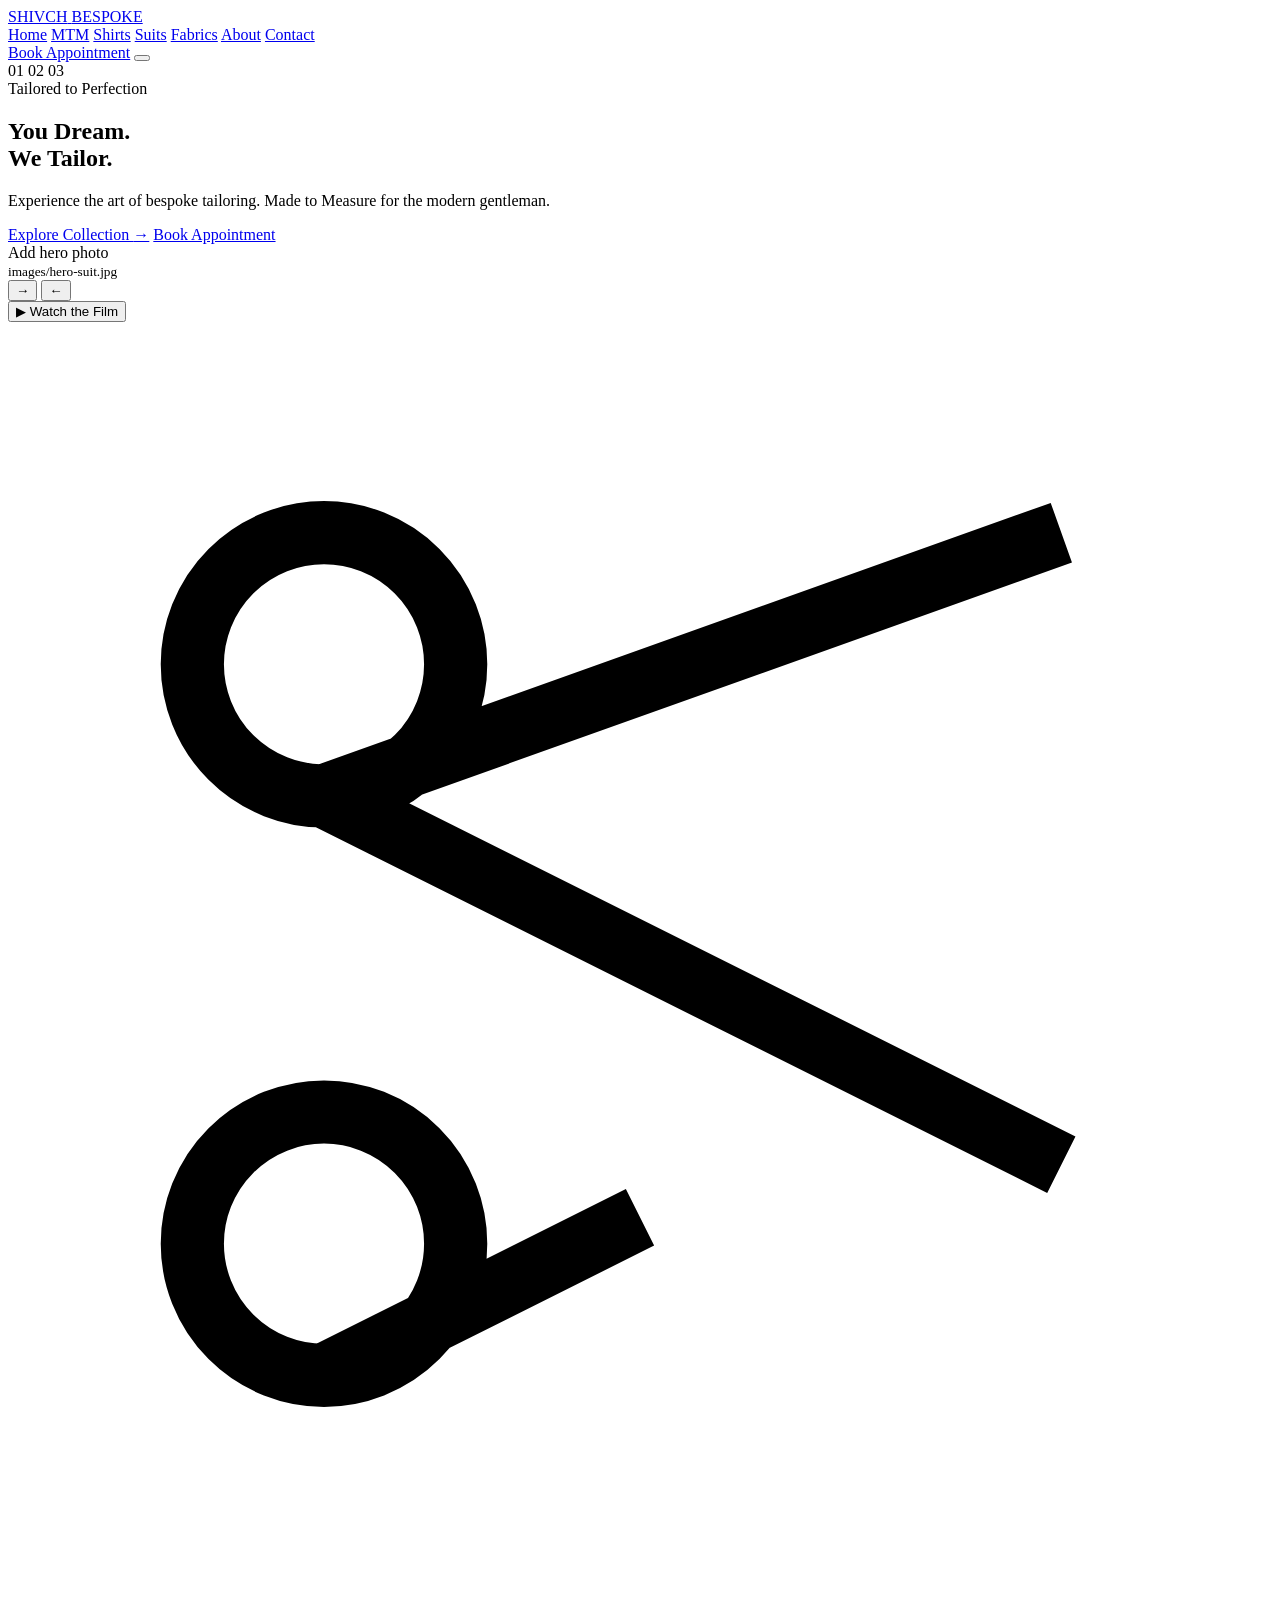
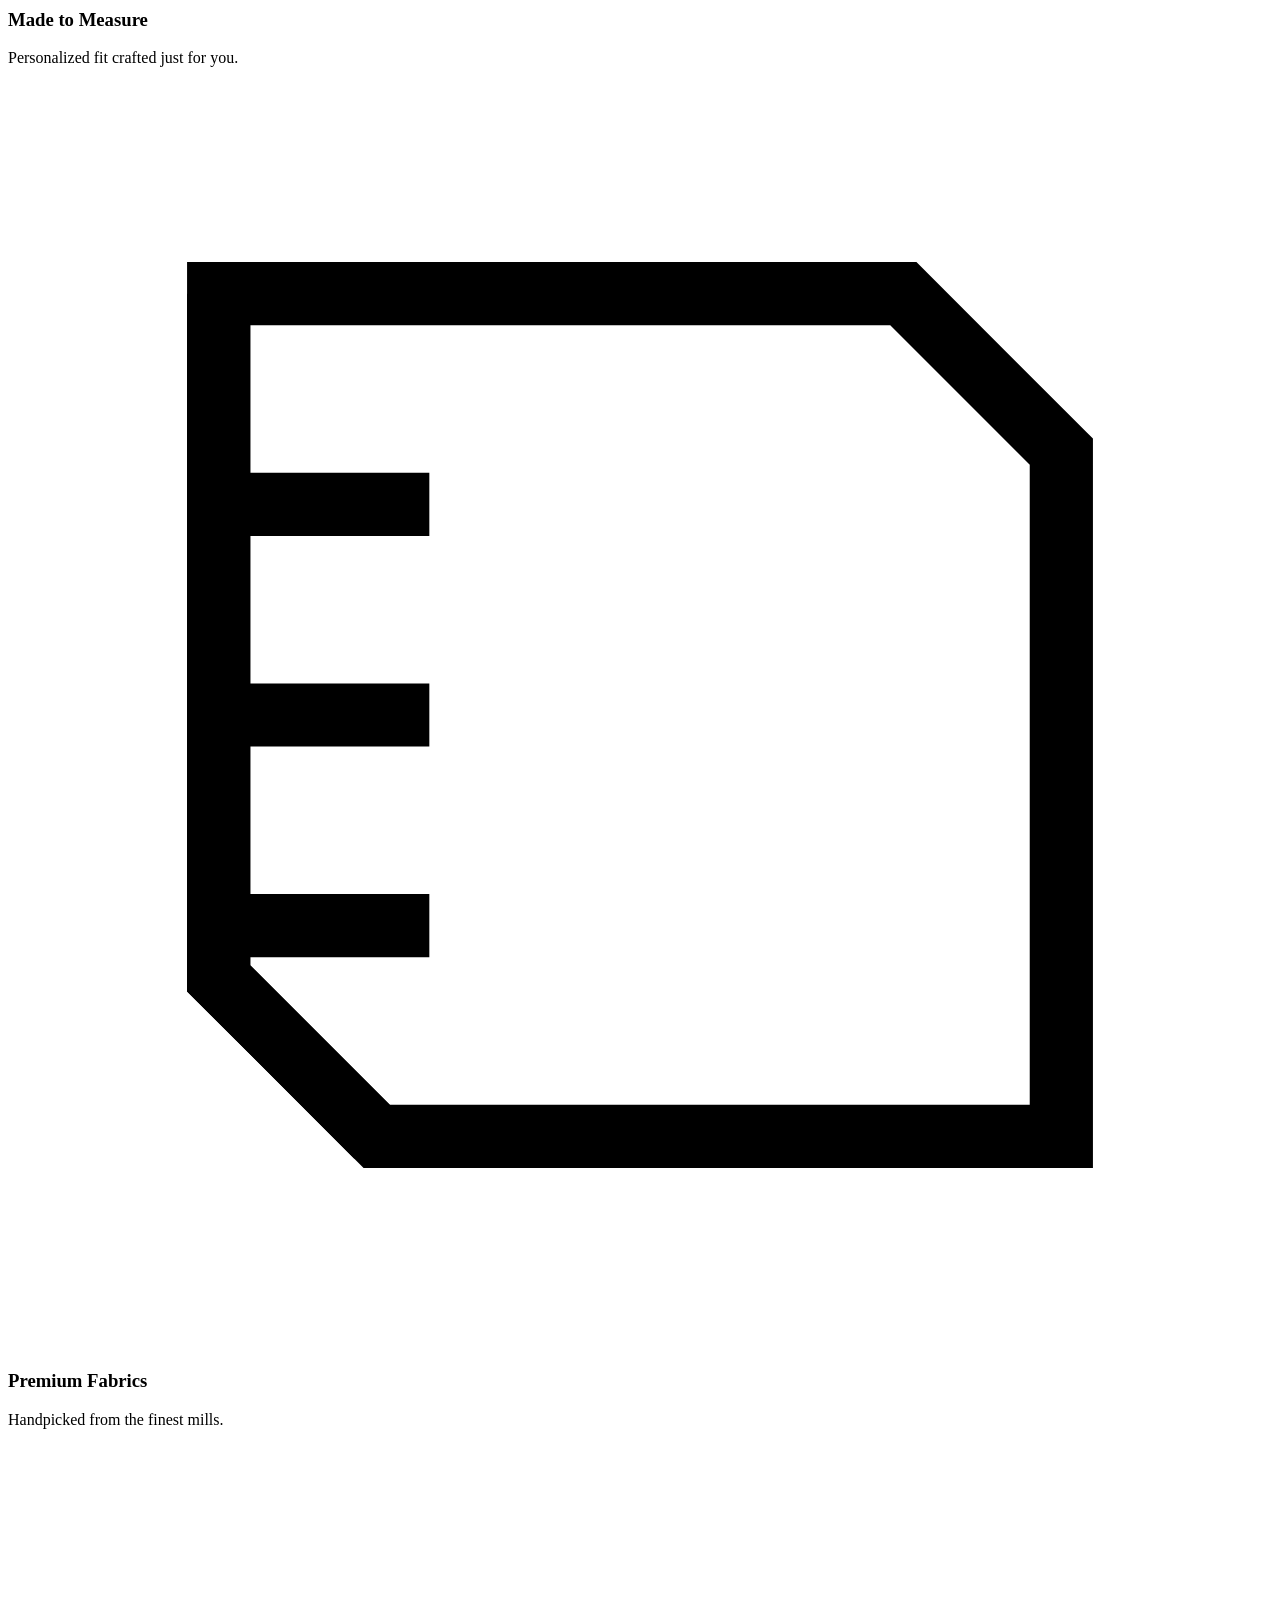
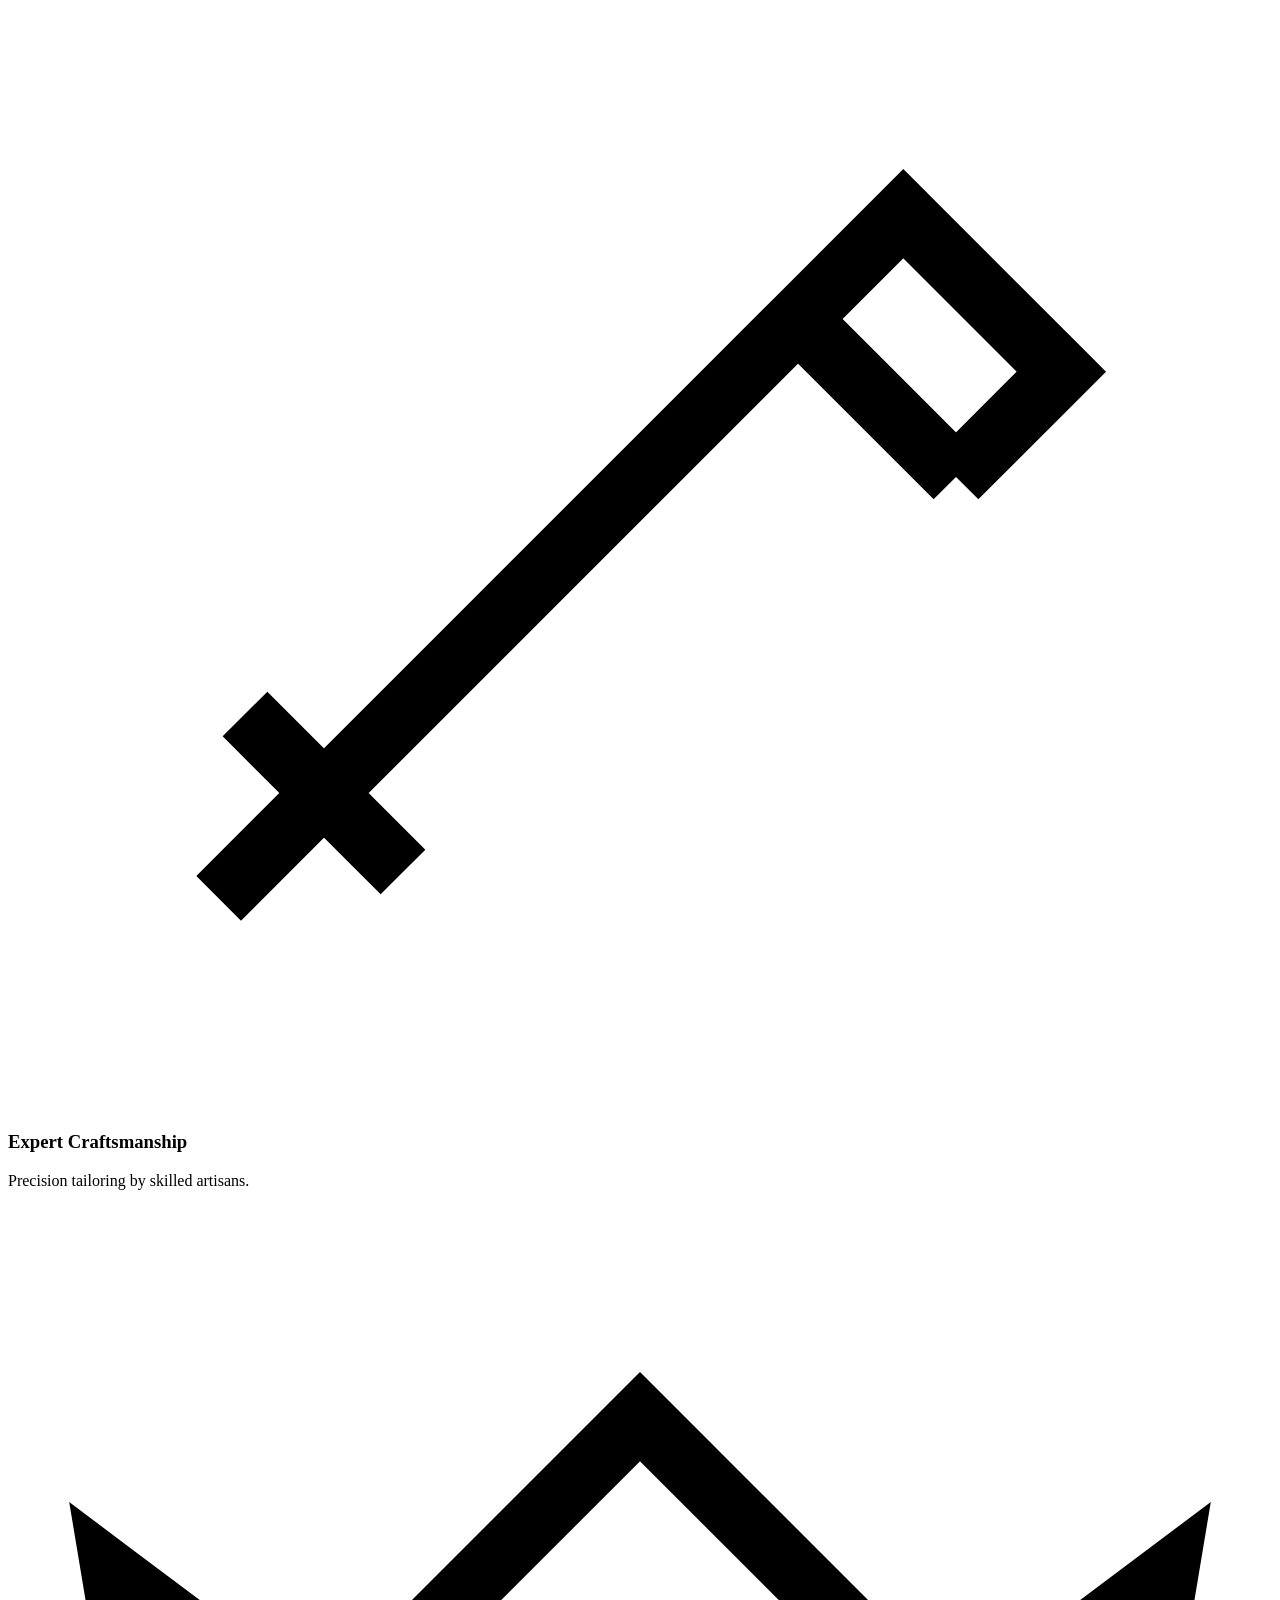
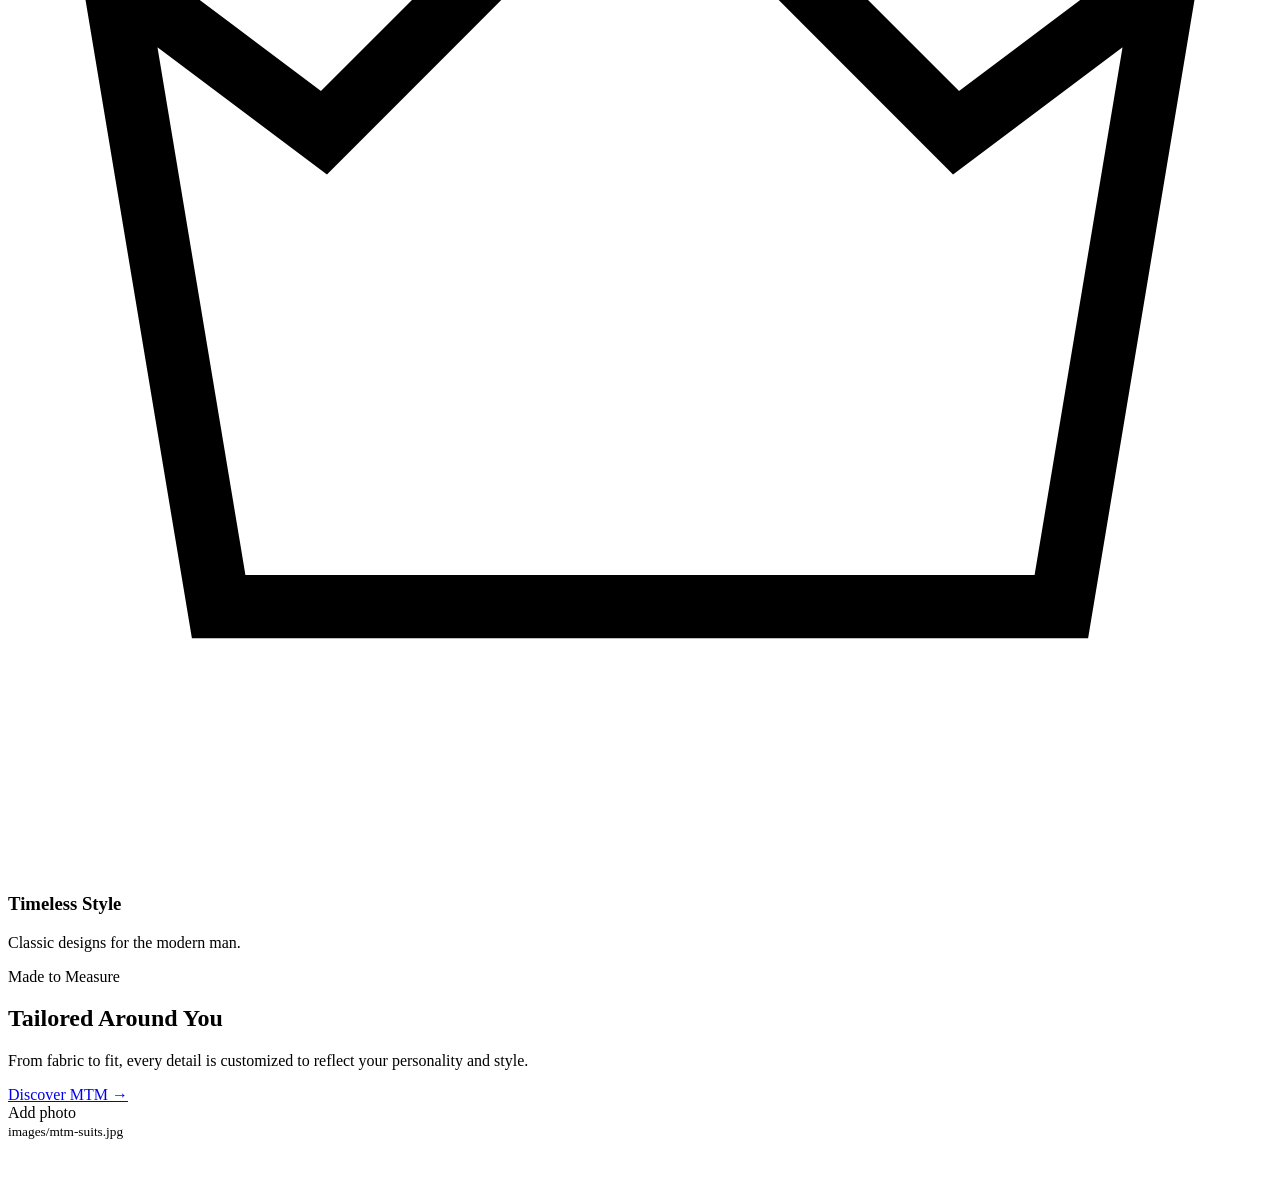
==== commit 4af575d8: "Add files via upload" ====
--- a/index.html
+++ b/index.html
@@ -1,297 +1,136 @@
 <!DOCTYPE html>
 <html lang="en">
 <head>
-  <meta charset="UTF-8" />
-  <meta name="viewport" content="width=device-width, initial-scale=1.0" />
-  <title>Shivch —  Tailored to Perfection</title>
-  <meta name="description" content="Experience the art of bespoke tailoring. Made to Measure shirts and suits for the modern gentleman." />
-  <link rel="stylesheet" href="css/style.css" />
-  <link rel="preconnect" href="https://fonts.googleapis.com" />
-  <link rel="preconnect" href="https://fonts.gstatic.com" crossorigin />
-  <link href="https://fonts.googleapis.com/css2?family=Cormorant+Garamond:ital,wght@0,300;0,400;0,500;0,600;1,300;1,400&family=Montserrat:wght@300;400;500;600&display=swap" rel="stylesheet" />
+  <meta charset="UTF-8">
+  <meta name="viewport" content="width=device-width, initial-scale=1.0">
+  <title>SHIVCH Bespoke | Tailored to Perfection</title>
+  <meta name="description" content="SHIVCH Bespoke — Made to measure suits, shirts and fabrics for the modern gentleman.">
+  <link rel="preconnect" href="https://fonts.googleapis.com">
+  <link rel="preconnect" href="https://fonts.gstatic.com" crossorigin>
+  <link href="https://fonts.googleapis.com/css2?family=Playfair+Display:ital,wght@0,500;0,600;1,500&family=Jost:wght@400;500;600&display=swap" rel="stylesheet">
+  <link rel="stylesheet" href="css/style.css">
 </head>
 <body>
 
-  <!-- ═══════════════════ NAVIGATION ═══════════════════ -->
-  <header class="nav-header" id="navbar">
-    <div class="nav-inner">
-      <a href="index.html" class="nav-logo">
+  <!-- ================= HEADER ================= -->
+  <header class="site-header">
+    <div class="header-inner">
+      <a href="index.html" class="logo">
         <span class="logo-main">SHIVCH</span>
         <span class="logo-sub">BESPOKE</span>
       </a>
-      <nav class="nav-links" id="navLinks">
-        <a href="index.html" class="nav-link active">HOME</a>
-        <a href="pages/mtm.html" class="nav-link">MTM</a>
-        <a href="pages/shirts.html" class="nav-link">SHIRTS</a>
-        <a href="pages/suits.html" class="nav-link">SUITS</a>
-        <a href="pages/fabrics.html" class="nav-link">FABRICS</a>
-        <a href="pages/about.html" class="nav-link">ABOUT</a>
-        <a href="pages/contact.html" class="nav-link">CONTACT</a>
+
+      <nav class="main-nav" id="main-nav">
+        <a href="index.html" class="nav-link active">Home</a>
+        <a href="mtm.html" class="nav-link">MTM</a>
+        <a href="shirts.html" class="nav-link">Shirts</a>
+        <a href="suits.html" class="nav-link">Suits</a>
+        <a href="fabrics.html" class="nav-link">Fabrics</a>
+        <a href="about.html" class="nav-link">About</a>
+        <a href="contact.html" class="nav-link">Contact</a>
       </nav>
-      <a href="pages/appointment.html" class="btn-book">BOOK APPOINTMENT</a>
-      <button class="nav-hamburger" id="hamburger" aria-label="Menu">
+
+      <a href="contact.html" class="btn btn-outline btn-nav">Book Appointment</a>
+
+      <button class="nav-toggle" id="nav-toggle" aria-label="Toggle menu" aria-expanded="false">
         <span></span><span></span><span></span>
       </button>
     </div>
   </header>
 
-  <!-- ═══════════════════ HERO ═══════════════════ -->
-  <section class="hero" id="hero">
-    <!-- Slide indicators left -->
-    <div class="hero-indicators">
-      <span class="indicator active" data-slide="0">01</span>
-      <span class="indicator" data-slide="1">02</span>
-      <span class="indicator" data-slide="2">03</span>
+  <!-- ================= HERO ================= -->
+  <section class="hero">
+    <div class="hero-slide-index" aria-hidden="true">
+      <span class="slide-num active" data-slide="0">01</span>
+      <span class="slide-num" data-slide="1">02</span>
+      <span class="slide-num" data-slide="2">03</span>
     </div>
 
-    <!-- Slides -->
-    <div class="hero-slides">
-      <div class="hero-slide active" style="background-image: url('images/hero-1.jpg')"></div>
-      <div class="hero-slide" style="background-image: url('images/hero-2.jpg')"></div>
-      <div class="hero-slide" style="background-image: url('images/hero-3.jpg')"></div>
-    </div>
-    <div class="hero-overlay"></div>
+    <div class="hero-inner">
+      <div class="hero-content">
+        <div class="eyebrow"><span class="eyebrow-line"></span> Tailored to Perfection</div>
+        <h1 class="hero-title">
+          You Dream.<br>
+          <span class="accent-text">We Tailor.</span>
+        </h1>
+        <p class="hero-desc">Experience the art of bespoke tailoring. Made to Measure for the modern gentleman.</p>
+        <div class="hero-actions">
+          <a href="suits.html" class="btn btn-fill">Explore Collection <span class="arrow">→</span></a>
+          <a href="contact.html" class="btn btn-outline">Book Appointment</a>
+        </div>
+      </div>
 
-    <div class="hero-content">
-      <p class="hero-eyebrow"><span class="eyebrow-line"></span> TAILORED TO PERFECTION</p>
-      <h1 class="hero-headline">
-        You Dream.<br />
-        <em>We Tailor.</em>
-      </h1>
-      <p class="hero-sub">
-        Experience the art of bespoke tailoring.<br />
-        Made to Measure for the modern gentleman.
-      </p>
-      <div class="hero-actions">
-        <a href="pages/shirts.html" class="btn-primary">EXPLORE COLLECTION &nbsp;→</a>
-        <a href="pages/appointment.html" class="btn-outline">BOOK APPOINTMENT</a>
+      <div class="hero-media">
+        <!-- Replace this placeholder with your own tailoring photo (recommended 1200x1400) -->
+        <div class="hero-image-placeholder">
+          <span>Add hero photo<br><small>images/hero-suit.jpg</small></span>
+        </div>
       </div>
     </div>
 
-    <!-- Slide controls right -->
-    <div class="hero-nav">
-      <button class="hero-nav-btn" id="slideNext" aria-label="Next slide">→</button>
-      <button class="hero-nav-btn" id="slidePrev" aria-label="Previous slide">←</button>
+    <div class="hero-side-controls">
+      <button class="circle-btn" id="hero-next" aria-label="Next slide">→</button>
+      <button class="circle-btn" id="hero-prev" aria-label="Previous slide">←</button>
     </div>
 
-    <!-- Watch film -->
-    <div class="hero-film">
-      <button class="film-btn" id="watchFilm" aria-label="Watch the film">
-        <span class="film-icon">▶</span>
-      </button>
-      <span class="film-label">WATCH THE FILM</span>
-    </div>
+    <button class="watch-film" id="watch-film">
+      <span class="play-circle">▶</span> Watch the Film
+    </button>
   </section>
 
-  <!-- ═══════════════════ FEATURE BAR ═══════════════════ -->
-  <section class="feature-bar">
-    <div class="feature-item">
-      <div class="feature-icon">
-        <svg viewBox="0 0 48 48" fill="none" xmlns="http://www.w3.org/2000/svg"><path d="M12 36L36 12M12 12l24 24" stroke="currentColor" stroke-width="1.5" stroke-linecap="round"/><circle cx="12" cy="12" r="4" stroke="currentColor" stroke-width="1.5"/><circle cx="36" cy="36" r="4" stroke="currentColor" stroke-width="1.5"/></svg>
-      </div>
-      <div class="feature-text">
-        <h3>MADE TO MEASURE</h3>
+  <!-- ================= FEATURES BAR ================= -->
+  <section class="features-bar">
+    <div class="feature">
+      <svg class="feature-icon" viewBox="0 0 24 24" fill="none" stroke="currentColor" stroke-width="1.2"><path d="M6 9a2.5 2.5 0 1 0 0-5 2.5 2.5 0 0 0 0 5Zm0 11a2.5 2.5 0 1 0 0-5 2.5 2.5 0 0 0 0 5Zm0-11 14 7m-14-7L20 4M6 20l6-3"/></svg>
+      <div>
+        <h3>Made to Measure</h3>
         <p>Personalized fit crafted just for you.</p>
       </div>
     </div>
-    <div class="feature-divider"></div>
-    <div class="feature-item">
-      <div class="feature-icon">
-        <svg viewBox="0 0 48 48" fill="none" xmlns="http://www.w3.org/2000/svg"><rect x="10" y="8" width="28" height="32" rx="2" stroke="currentColor" stroke-width="1.5"/><path d="M18 8v32M30 8v32" stroke="currentColor" stroke-width="1"/></svg>
-      </div>
-      <div class="feature-text">
-        <h3>PREMIUM FABRICS</h3>
+    <div class="feature">
+      <svg class="feature-icon" viewBox="0 0 24 24" fill="none" stroke="currentColor" stroke-width="1.2"><path d="M4 4h13l3 3v13H7l-3-3z"/><path d="M4 4v13l3 3M4 8h4M4 12h4M4 16h4"/></svg>
+      <div>
+        <h3>Premium Fabrics</h3>
         <p>Handpicked from the finest mills.</p>
       </div>
     </div>
-    <div class="feature-divider"></div>
-    <div class="feature-item">
-      <div class="feature-icon">
-        <svg viewBox="0 0 48 48" fill="none" xmlns="http://www.w3.org/2000/svg"><path d="M24 8l4 12h12l-9.7 7 3.7 12L24 31l-10 8 3.7-12L8 20h12z" stroke="currentColor" stroke-width="1.5" stroke-linejoin="round"/></svg>
-      </div>
-      <div class="feature-text">
-        <h3>EXPERT CRAFTSMANSHIP</h3>
+    <div class="feature">
+      <svg class="feature-icon" viewBox="0 0 24 24" fill="none" stroke="currentColor" stroke-width="1.2"><path d="M4 20 15 9m0 0 2-2 3 3-2 2m-3-3 3 3M6 18l1.5 1.5M4.5 16.5 6 18"/></svg>
+      <div>
+        <h3>Expert Craftsmanship</h3>
         <p>Precision tailoring by skilled artisans.</p>
       </div>
     </div>
-    <div class="feature-divider"></div>
-    <div class="feature-item">
-      <div class="feature-icon">
-        <svg viewBox="0 0 48 48" fill="none" xmlns="http://www.w3.org/2000/svg"><path d="M24 10l3 6 7 1-5 5 1 7-6-3-6 3 1-7-5-5 7-1z" stroke="currentColor" stroke-width="1.5" stroke-linejoin="round"/><path d="M8 38h32" stroke="currentColor" stroke-width="1.5" stroke-linecap="round"/></svg>
-      </div>
-      <div class="feature-text">
-        <h3>TIMELESS STYLE</h3>
+    <div class="feature">
+      <svg class="feature-icon" viewBox="0 0 24 24" fill="none" stroke="currentColor" stroke-width="1.2"><path d="m2 7 4 3 6-6 6 6 4-3-2 12H4Z"/></svg>
+      <div>
+        <h3>Timeless Style</h3>
         <p>Classic designs for the modern man.</p>
       </div>
     </div>
   </section>
 
-  <!-- ═══════════════════ MTM SECTION ═══════════════════ -->
-  <section class="mtm-section">
-    <div class="mtm-content">
-      <p class="section-eyebrow">MADE TO MEASURE</p>
+  <!-- ================= MTM INTRO ================= -->
+  <section class="mtm-intro">
+    <div class="mtm-text">
+      <div class="eyebrow eyebrow-dark">Made to Measure</div>
       <h2 class="section-title">Tailored Around You</h2>
-      <p class="section-body">From fabric to fit, every detail is customized to reflect your personality and style.</p>
-      <a href="pages/mtm.html" class="btn-primary">DISCOVER MTM &nbsp;→</a>
+      <p class="section-desc">From fabric to fit, every detail is customized to reflect your personality and style.</p>
+      <a href="mtm.html" class="btn btn-outline btn-dark">Discover MTM <span class="arrow">→</span></a>
     </div>
-    <div class="mtm-image">
-      <img src="images/mtm-suits.jpg" alt="Made to Measure bespoke suits" />
-    </div>
-  </section>
-
-  <!-- ═══════════════════ PROCESS SECTION ═══════════════════ -->
-  <section class="process-section">
-    <div class="process-header">
-      <p class="section-eyebrow">THE JOURNEY</p>
-      <h2 class="section-title">How We Craft Your Garment</h2>
-    </div>
-    <div class="process-steps">
-      <div class="process-step">
-        <span class="step-num">01</span>
-        <h3>Consultation</h3>
-        <p>Meet our master tailors and discuss your vision, occasion, and personal style preferences.</p>
-      </div>
-      <div class="process-step">
-        <span class="step-num">02</span>
-        <h3>Fabric Selection</h3>
-        <p>Choose from our curated library of premium fabrics sourced from the world's finest mills.</p>
-      </div>
-      <div class="process-step">
-        <span class="step-num">03</span>
-        <h3>Measurements</h3>
-        <p>Precise body measurements taken to ensure a perfect, flattering fit unique to you.</p>
-      </div>
-      <div class="process-step">
-        <span class="step-num">04</span>
-        <h3>Crafting</h3>
-        <p>Your garment is handcrafted by our skilled artisans with meticulous attention to every detail.</p>
+    <div class="mtm-media">
+      <!-- Replace this placeholder with your own photo (recommended 1200x1400) -->
+      <div class="mtm-image-placeholder">
+        <span>Add photo<br><small>images/mtm-suits.jpg</small></span>
       </div>
     </div>
   </section>
 
-  <!-- ═══════════════════ COLLECTIONS GRID ═══════════════════ -->
-  <section class="collections-section">
-    <div class="collections-header">
-      <p class="section-eyebrow">OUR COLLECTIONS</p>
-      <h2 class="section-title">Crafted for Every Occasion</h2>
-    </div>
-    <div class="collections-grid">
-      <div class="collection-card large">
-        <img src="images/collection-shirts.jpg" alt="Bespoke Shirts" />
-        <div class="collection-overlay">
-          <span class="collection-label">SHIRTS</span>
-          <a href="pages/shirts.html" class="btn-outline-sm">EXPLORE →</a>
-        </div>
-      </div>
-      <div class="collection-card">
-        <img src="images/collection-suits.jpg" alt="Bespoke Suits" />
-        <div class="collection-overlay">
-          <span class="collection-label">SUITS</span>
-          <a href="pages/suits.html" class="btn-outline-sm">EXPLORE →</a>
-        </div>
-      </div>
-      <div class="collection-card">
-        <img src="images/collection-fabrics.jpg" alt="Premium Fabrics" />
-        <div class="collection-overlay">
-          <span class="collection-label">FABRICS</span>
-          <a href="pages/fabrics.html" class="btn-outline-sm">EXPLORE →</a>
-        </div>
-      </div>
-    </div>
-  </section>
-
-  <!-- ═══════════════════ TESTIMONIALS ═══════════════════ -->
-  <section class="testimonials-section">
-    <div class="testimonials-inner">
-      <p class="section-eyebrow">CLIENT STORIES</p>
-      <h2 class="section-title">Words from Our Gentlemen</h2>
-      <div class="testimonials-track" id="testimonialTrack">
-        <div class="testimonial-card active">
-          <p class="testimonial-text">"The fit is unlike anything I've experienced from off-the-rack. Every stitch feels intentional. Shivch Bespoke has redefined what a shirt should feel like."</p>
-          <span class="testimonial-author">— Arjun Mehta, Mumbai</span>
-        </div>
-        <div class="testimonial-card">
-          <p class="testimonial-text">"I wore my Shivch suit to a board meeting and received more compliments than I could count. The attention to detail is extraordinary."</p>
-          <span class="testimonial-author">— Vikram Singh, Delhi</span>
-        </div>
-        <div class="testimonial-card">
-          <p class="testimonial-text">"From the consultation to the final fitting, the experience was seamless. My wedding suit was absolutely perfect — exactly what I envisioned."</p>
-          <span class="testimonial-author">— Rohan Kapoor, Chandigarh</span>
-        </div>
-      </div>
-      <div class="testimonial-dots" id="testimonialDots">
-        <button class="dot active" data-index="0"></button>
-        <button class="dot" data-index="1"></button>
-        <button class="dot" data-index="2"></button>
-      </div>
-    </div>
-  </section>
-
-  <!-- ═══════════════════ CTA BANNER ═══════════════════ -->
-  <section class="cta-section">
-    <div class="cta-inner">
-      <p class="section-eyebrow light">BEGIN YOUR JOURNEY</p>
-      <h2 class="cta-title">Book Your Private Consultation</h2>
-      <p class="cta-sub">Visit our atelier and let our master tailors craft your perfect garment.</p>
-      <a href="pages/appointment.html" class="btn-gold">BOOK APPOINTMENT &nbsp;→</a>
-    </div>
-  </section>
-
-  <!-- ═══════════════════ FOOTER ═══════════════════ -->
-  <footer class="site-footer">
-    <div class="footer-inner">
-      <div class="footer-brand">
-        <a href="index.html" class="nav-logo">
-          <span class="logo-main">SHIVCH</span>
-          <span class="logo-sub">BESPOKE</span>
-        </a>
-        <p class="footer-tagline">Tailored to Perfection</p>
-      </div>
-      <div class="footer-links">
-        <h4>Collections</h4>
-        <a href="pages/mtm.html">Made to Measure</a>
-        <a href="pages/shirts.html">Shirts</a>
-        <a href="pages/suits.html">Suits</a>
-        <a href="pages/fabrics.html">Fabrics</a>
-      </div>
-      <div class="footer-links">
-        <h4>Company</h4>
-        <a href="pages/about.html">About Us</a>
-        <a href="pages/contact.html">Contact</a>
-        <a href="pages/appointment.html">Book Appointment</a>
-      </div>
-      <div class="footer-contact">
-        <h4>Visit Us</h4>
-        <p>Shivch Bespoke Atelier<br />Ludhiana, Punjab, India</p>
-        <p class="footer-email">contact@shivch.com</p>
-        <div class="footer-social">
-          <a href="#" aria-label="Instagram">IG</a>
-          <a href="#" aria-label="WhatsApp">WA</a>
-          <a href="#" aria-label="Facebook">FB</a>
-        </div>
-      </div>
-    </div>
-    <div class="footer-bottom">
-      <p>© 2025 Shivch Bespoke. All rights reserved.</p>
-    </div>
-  </footer>
-
-  <!-- WhatsApp Button -->
-  <a href="https://wa.me/917856965582" class="whatsapp-btn" aria-label="Chat on WhatsApp" target="_blank">
-    <svg viewBox="0 0 24 24" fill="currentColor" xmlns="http://www.w3.org/2000/svg"><path d="M17.472 14.382c-.297-.149-1.758-.867-2.03-.967-.273-.099-.471-.148-.67.15-.197.297-.767.966-.94 1.164-.173.199-.347.223-.644.075-.297-.15-1.255-.463-2.39-1.475-.883-.788-1.48-1.761-1.653-2.059-.173-.297-.018-.458.13-.606.134-.133.298-.347.446-.52.149-.174.198-.298.298-.497.099-.198.05-.371-.025-.52-.075-.149-.669-1.612-.916-2.207-.242-.579-.487-.5-.669-.51-.173-.008-.371-.01-.57-.01-.198 0-.52.074-.792.372-.272.297-1.04 1.016-1.04 2.479 0 1.462 1.065 2.875 1.213 3.074.149.198 2.096 3.2 5.077 4.487.709.306 1.262.489 1.694.625.712.227 1.36.195 1.871.118.571-.085 1.758-.719 2.006-1.413.248-.694.248-1.289.173-1.413-.074-.124-.272-.198-.57-.347m-5.421 7.403h-.004a9.87 9.87 0 01-5.031-1.378l-.361-.214-3.741.982.998-3.648-.235-.374a9.86 9.86 0 01-1.51-5.26c.001-5.45 4.436-9.884 9.888-9.884 2.64 0 5.122 1.03 6.988 2.898a9.825 9.825 0 012.893 6.994c-.003 5.45-4.437 9.884-9.885 9.884m8.413-18.297A11.815 11.815 0 0012.05 0C5.495 0 .16 5.335.157 11.892c0 2.096.547 4.142 1.588 5.945L.057 24l6.305-1.654a11.882 11.882 0 005.683 1.448h.005c6.554 0 11.89-5.335 11.893-11.893a11.821 11.821 0 00-3.48-8.413z"/></svg>
+  <!-- ================= WHATSAPP FLOAT ================= -->
+  <a href="https://wa.me/910000000000" class="whatsapp-float" aria-label="Chat on WhatsApp" target="_blank" rel="noopener">
+    <svg viewBox="0 0 32 32" width="28" height="28" fill="#fff"><path d="M16.001 3C9.373 3 4 8.373 4 15c0 2.386.7 4.605 1.905 6.47L4 29l7.72-1.867A11.94 11.94 0 0 0 16 27c6.628 0 12-5.373 12-12S22.629 3 16.001 3Zm6.94 17.06c-.29.815-1.44 1.5-2.35 1.69-.62.13-1.43.23-4.16-.89-3.49-1.44-5.74-4.98-5.91-5.21-.17-.23-1.41-1.88-1.41-3.58 0-1.7.9-2.53 1.22-2.88.29-.32.64-.4.86-.4.21 0 .43 0 .62.01.2.01.46-.08.72.55.29.7.98 2.4 1.06 2.57.08.17.14.37.03.6-.11.23-.17.37-.34.57-.17.2-.36.44-.51.6-.17.17-.35.36-.15.7.2.35.9 1.49 1.94 2.41 1.34 1.19 2.46 1.56 2.81 1.74.35.17.55.15.76-.09.2-.24.86-1.01 1.09-1.36.23-.35.46-.29.77-.17.32.11 2.02.96 2.37 1.13.35.17.58.26.66.4.09.15.09.84-.2 1.65Z"/></svg>
   </a>
 
-  <!-- Video Modal -->
-  <div class="video-modal" id="videoModal">
-    <div class="modal-backdrop" id="modalBackdrop"></div>
-    <div class="modal-content">
-      <button class="modal-close" id="modalClose">✕</button>
-      <div class="modal-video-placeholder">
-        <p>Your brand film would play here.<br />Embed your YouTube or Vimeo link.</p>
-      </div>
-    </div>
-  </div>
-
-  <script src="js/main.js"></script>
+  <script src="js/script.js"></script>
 </body>
 </html>
